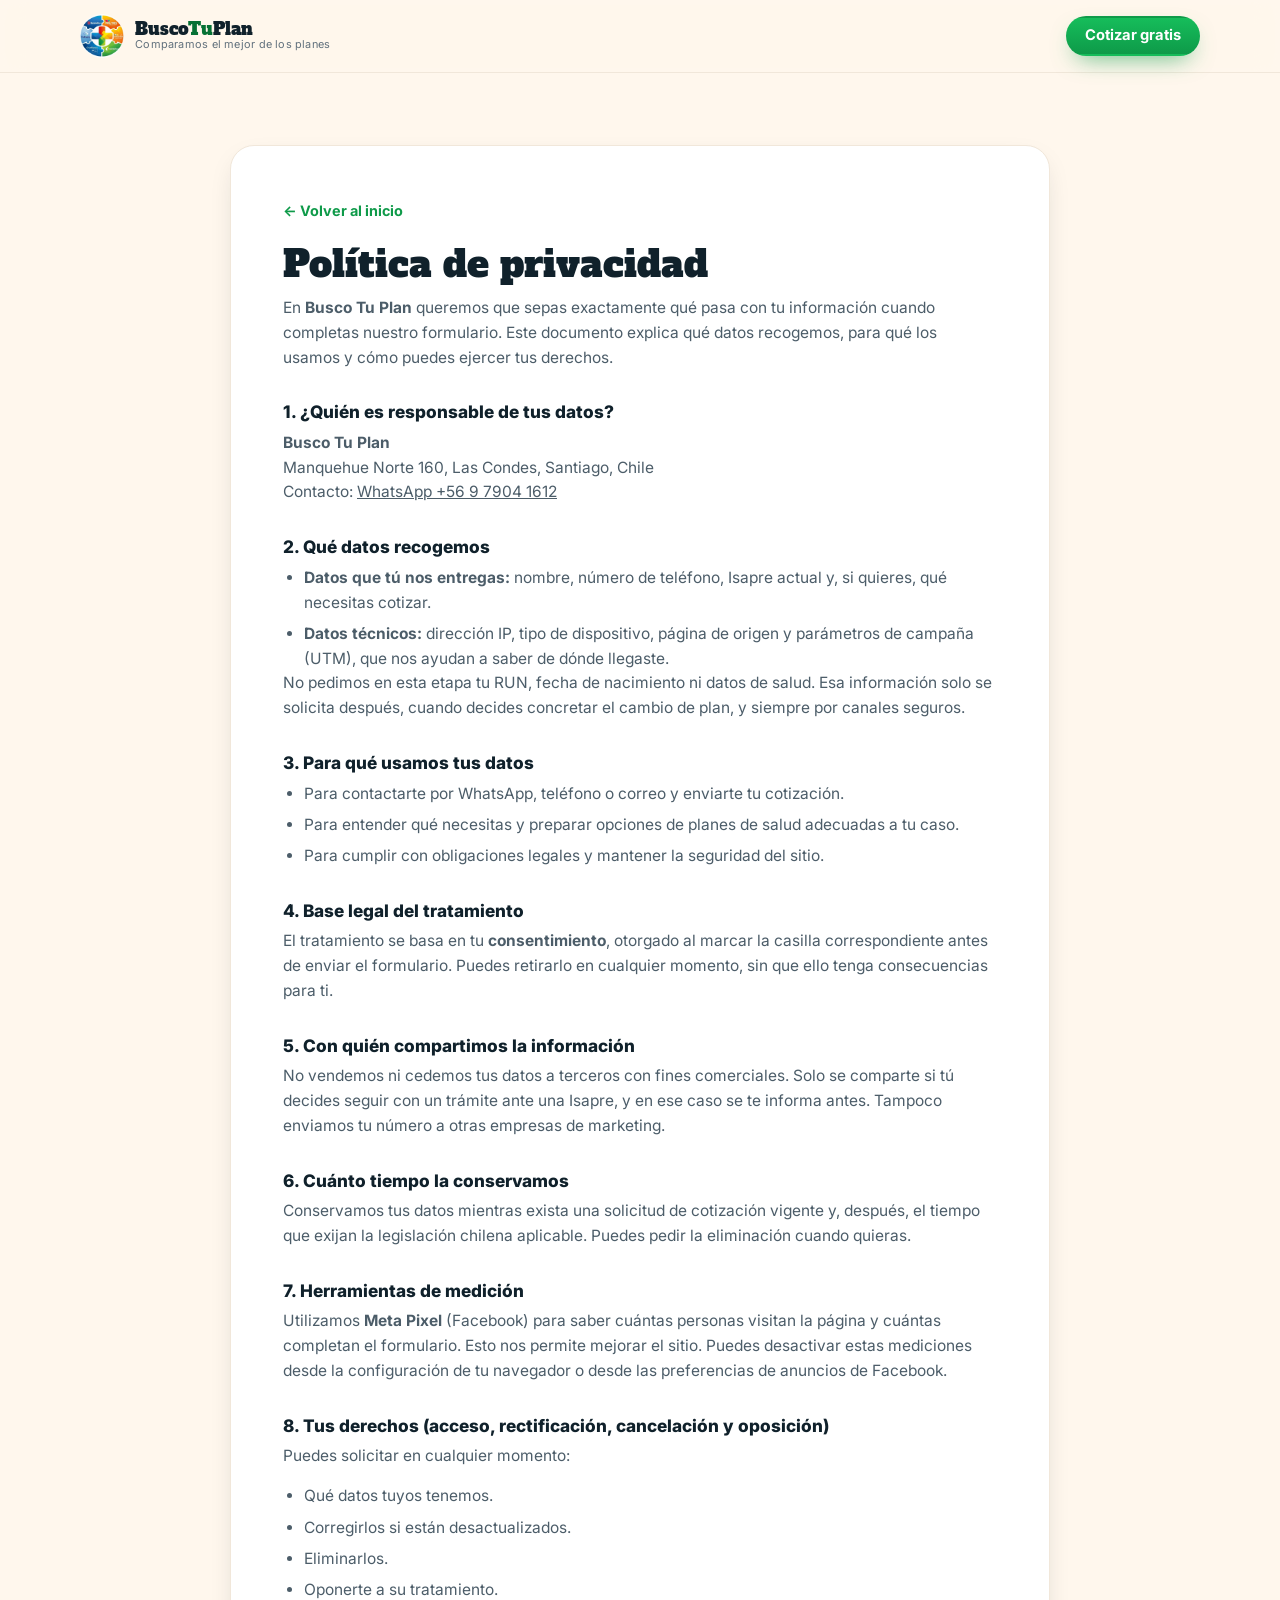
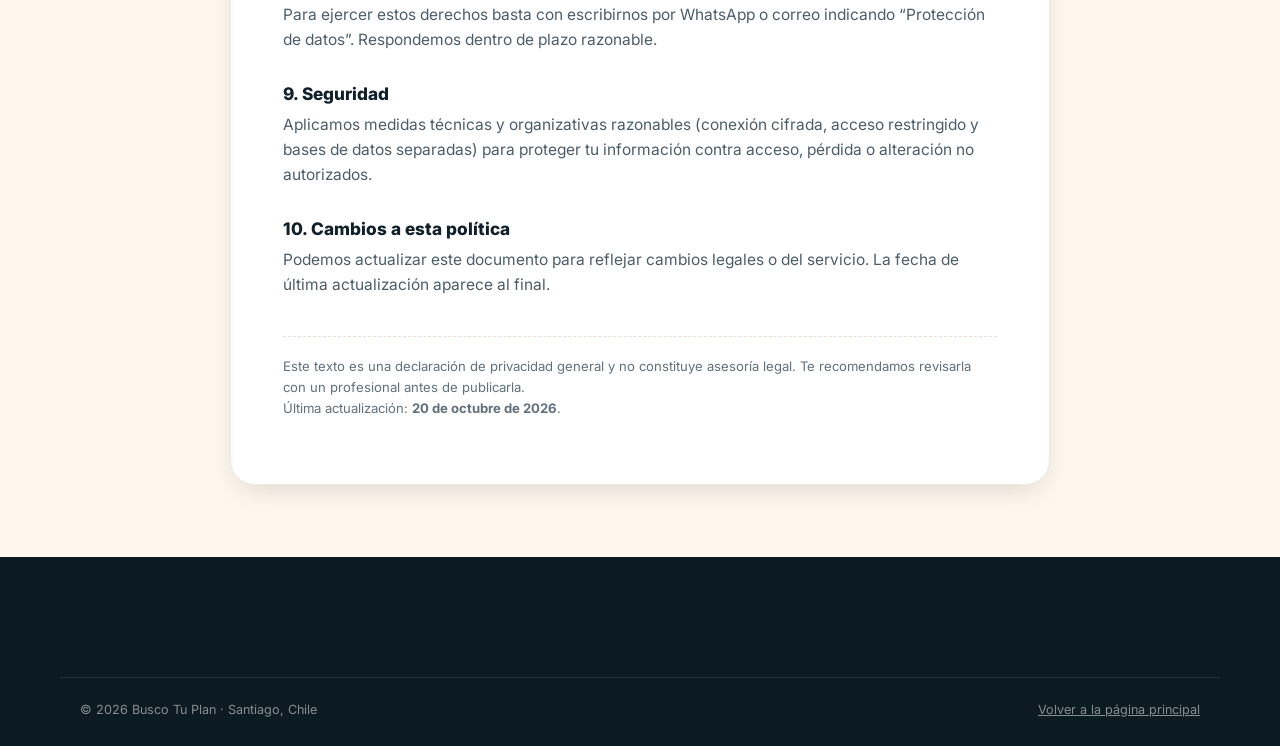
==== privacidad.html @ fe1b773b "first commit" ====
<!doctype html>
<html lang="es-CL">
<head>
<meta charset="utf-8">
<meta name="viewport" content="width=device-width, initial-scale=1">
<title>Política de privacidad | Busco Tu Plan</title>
<meta name="description" content="Cómo recogemos, usamos y protegemos tus datos personales en Busco Tu Plan.">
<meta name="robots" content="noindex, follow">
<link rel="icon" href="assets/img/favicon-64.png" type="image/png">
<link rel="preconnect" href="https://fonts.googleapis.com">
<link rel="preconnect" href="https://fonts.gstatic.com" crossorigin>
<link rel="stylesheet" href="https://fonts.googleapis.com/css2?family=Alfa+Slab+One&family=Inter:wght@400;500;600;700;800&display=swap">
<link rel="stylesheet" href="assets/css/styles.css?v=20261020g">
<script src="assets/js/ga.js?v=20261020g" defer></script>
<style>
  .legal{ padding:clamp(36px,6vw,72px) 0 72px; }
  .legal-card{
    max-width:820px; margin-inline:auto;
    background:#fff; border:1px solid var(--linea-2);
    border-radius:24px; box-shadow:var(--sombra-2);
    padding:clamp(24px,5vw,52px);
  }
  .legal-card h1{
    font-family:var(--fuente-tit); font-size:clamp(1.6rem,4.6vw,2.3rem);
    line-height:1.1; margin-bottom:.3em;
  }
  .legal-card h2{
    font-family:var(--fuente); font-weight:800; font-size:1.08rem;
    margin:2rem 0 .5em; color:var(--tinta);
  }
  .legal-card p, .legal-card li{ font-size:.97rem; color:var(--tinta-2); }
  .legal-card ul{ list-style:disc; padding-left:1.3rem; display:grid; gap:.4rem; }
  .legal-card .meta{
    font-size:.82rem; color:var(--tinta-3); margin-top:2.4rem;
    padding-top:1.2rem; border-top:1px dashed var(--linea);
  }
  .volver{ display:inline-flex; align-items:center; gap:.4em; font-weight:700; font-size:.9rem;
    color:var(--verde-700); text-decoration:none; margin-bottom:1.4rem; }
  .volver:hover{ text-decoration:underline; }
</style>
</head>
<body>

<header class="site-header">
  <div class="container header-inner">
    <a class="brand" href="index.html">
      <img src="assets/img/logo-icon.webp" alt="" width="52" height="52">
      <span class="brand-text">
        <strong>Busco<span>Tu</span>Plan</strong>
        <small>Comparamos el mejor de los planes</small>
      </span>
    </a>
    <a class="btn btn-primary btn-sm" href="index.html#cotizar">Cotizar gratis</a>
  </div>
</header>

<main class="legal">
  <div class="container">
    <div class="legal-card">
      <a class="volver" href="index.html">← Volver al inicio</a>

      <h1>Política de privacidad</h1>
      <p>En <strong>Busco Tu Plan</strong> queremos que sepas exactamente qué pasa con tu
        información cuando completas nuestro formulario. Este documento explica qué datos
        recogemos, para qué los usamos y cómo puedes ejercer tus derechos.</p>

      <h2>1. ¿Quién es responsable de tus datos?</h2>
      <p><strong>Busco Tu Plan</strong><br>
        Manquehue Norte 160, Las Condes, Santiago, Chile<br>
        Contacto: <a href="https://wa.me/56979041612" target="_blank" rel="noopener">WhatsApp +56 9 7904 1612</a></p>

      <h2>2. Qué datos recogemos</h2>
      <ul>
        <li><strong>Datos que tú nos entregas:</strong> nombre, número de teléfono, Isapre
          actual y, si quieres, qué necesitas cotizar.</li>
        <li><strong>Datos técnicos:</strong> dirección IP, tipo de dispositivo, página de
          origen y parámetros de campaña (UTM), que nos ayudan a saber de dónde llegaste.</li>
      </ul>
      <p>No pedimos en esta etapa tu RUN, fecha de nacimiento ni datos de salud. Esa
        información solo se solicita después, cuando decides concretar el cambio de plan,
        y siempre por canales seguros.</p>

      <h2>3. Para qué usamos tus datos</h2>
      <ul>
        <li>Para contactarte por WhatsApp, teléfono o correo y enviarte tu cotización.</li>
        <li>Para entender qué necesitas y preparar opciones de planes de salud adecuadas a tu caso.</li>
        <li>Para cumplir con obligaciones legales y mantener la seguridad del sitio.</li>
      </ul>

      <h2>4. Base legal del tratamiento</h2>
      <p>El tratamiento se basa en tu <strong>consentimiento</strong>, otorgado al marcar la
        casilla correspondiente antes de enviar el formulario. Puedes retirarlo en
        cualquier momento, sin que ello tenga consecuencias para ti.</p>

      <h2>5. Con quién compartimos la información</h2>
      <p>No vendemos ni cedemos tus datos a terceros con fines comerciales. Solo se
        comparte si tú decides seguir con un trámite ante una Isapre, y en ese caso se te
        informa antes. Tampoco enviamos tu número a otras empresas de marketing.</p>

      <h2>6. Cuánto tiempo la conservamos</h2>
      <p>Conservamos tus datos mientras exista una solicitud de cotización vigente y,
        después, el tiempo que exijan la legislación chilena aplicable. Puedes pedir la
        eliminación cuando quieras.</p>

      <h2>7. Herramientas de medición</h2>
      <p>Utilizamos <strong>Meta Pixel</strong> (Facebook) para saber cuántas personas
        visitan la página y cuántas completan el formulario. Esto nos permite mejorar el
        sitio. Puedes desactivar estas mediciones desde la configuración de tu navegador o
        desde las preferencias de anuncios de Facebook.</p>

      <h2>8. Tus derechos (acceso, rectificación, cancelación y oposición)</h2>
      <p>Puedes solicitar en cualquier momento:</p>
      <ul>
        <li>Qué datos tuyos tenemos.</li>
        <li>Corregirlos si están desactualizados.</li>
        <li>Eliminarlos.</li>
        <li>Oponerte a su tratamiento.</li>
      </ul>
      <p>Para ejercer estos derechos basta con escribirnos por WhatsApp o correo indicando
        “Protección de datos”. Respondemos dentro de plazo razonable.</p>

      <h2>9. Seguridad</h2>
      <p>Aplicamos medidas técnicas y organizativas razonables (conexión cifrada, acceso
        restringido y bases de datos separadas) para proteger tu información contra acceso,
        pérdida o alteración no autorizados.</p>

      <h2>10. Cambios a esta política</h2>
      <p>Podemos actualizar este documento para reflejar cambios legales o del servicio.
        La fecha de última actualización aparece al final.</p>

      <p class="meta">
        Este texto es una declaración de privacidad general y no constituye asesoría
        legal. Te recomendamos revisarla con un profesional antes de publicarla.<br>
        Última actualización: <strong>20 de octubre de 2026</strong>.
      </p>
    </div>
  </div>
</main>

<footer class="site-footer">
  <div class="container foot-bottom">
    <p>© <span id="year">2026</span> Busco Tu Plan · Santiago, Chile</p>
    <p><a href="index.html" style="color:inherit">Volver a la página principal</a></p>
  </div>
</footer>

<script src="assets/js/main.js?v=20261020g" defer></script>
</body>
</html>
---- assets/css/styles.css ----
/* =====================================================================
   BuscoTuPlan — hoja de estilos
   Mobile-first · sin frameworks · CSS variables
   ===================================================================== */

:root{
  /* Marca */
  --crema:        #FFF7ED;
  --crema-2:      #FFFCF6;
  --blanco:       #FFFFFF;
  --tinta:        #10212B;   /* titulares */
  --tinta-2:      #4C5D69;   /* texto corrido */
  --tinta-3:      #61707C;   /* texto tenue (AA sobre crema y blanco) */
  --linea:        #EADFCE;
  --linea-2:      #F1E7DA;
  --verde:        #16BD5B;
  --verde-700:    #0E9A49;
  --verde-900:    #067134;
  --verde-50:     #EAFBF1;
  --naranja:      #F59E0B;
  --naranja-50:   #FFF3E0;
  --rojo:         #E11D48;
  --negro:        #0E0E0E;
  --wa:           #25D366;

  --sombra-1: 0 1px 2px rgba(16,33,43,.06), 0 4px 14px rgba(16,33,43,.06);
  --sombra-2: 0 10px 30px -12px rgba(16,33,43,.22);
  --sombra-3: 0 30px 70px -30px rgba(16,33,43,.45);

  --radio:    16px;
  --radio-2:  24px;
  --maxw:     1160px;
  --header-h: 72px;

  --fuente-tit: "Alfa Slab One", Georgia, "Times New Roman", serif;
  --fuente:     "Inter", -apple-system, BlinkMacSystemFont, "Segoe UI", Roboto,
                "Helvetica Neue", Arial, sans-serif;
}

/* ------------------------------------------------------------- reset */
*,*::before,*::after{ box-sizing:border-box; }
html{ -webkit-text-size-adjust:100%; scroll-behavior:smooth; scroll-padding-top:calc(var(--header-h) + 14px); }
body{
  margin:0;
  font-family:var(--fuente);
  font-size:1rem;
  line-height:1.6;
  color:var(--tinta-2);
  background:var(--crema);
  -webkit-font-smoothing:antialiased;
  overflow-x:hidden;
}
img,svg{ max-width:100%; display:block; }
img{ height:auto; }
a{ color:inherit; }
h1,h2,h3,h4{ color:var(--tinta); margin:0 0 .5em; line-height:1.15; font-weight:400; }
p{ margin:0 0 1em; }
ul,ol{ margin:0; padding:0; list-style:none; }
button,input,select,textarea{ font:inherit; color:inherit; }
:focus-visible{ outline:3px solid var(--verde); outline-offset:3px; border-radius:4px; }

.container{ width:100%; max-width:var(--maxw); margin-inline:auto; padding-inline:20px; }
.container.narrow{ max-width:840px; }

/* ------------------------------------------------------------- botones */
.btn{
  --btn-bg:transparent; --btn-fg:var(--tinta); --btn-bd:transparent;
  display:inline-flex; align-items:center; justify-content:center; gap:.55em;
  background:var(--btn-bg); color:var(--btn-fg); border:2px solid var(--btn-bd);
  border-radius:999px; padding:.85em 1.5em;
  font-weight:700; font-size:1rem; line-height:1.2; text-align:center;
  text-decoration:none; cursor:pointer;
  transition:transform .16s ease, box-shadow .16s ease, background-color .16s ease,
             color .16s ease, border-color .16s ease;
}
.btn:active{ transform:translateY(1px); }
.btn-lg{ padding:1.05em 1.9em; font-size:1.05rem; }
.btn-sm{ padding:.6em 1.15em; font-size:.92rem; }
.btn-block{ display:flex; width:100%; }

.btn-primary{
  --btn-bg:linear-gradient(180deg,var(--verde) 0%,var(--verde-700) 100%);
  --btn-fg:#fff; --btn-bd:transparent;
  box-shadow:0 10px 24px -10px rgba(14,154,73,.75);
}
.btn-primary:hover{ box-shadow:0 16px 30px -12px rgba(14,154,73,.85); transform:translateY(-2px); }

.btn-wa{
  --btn-bg:var(--blanco); --btn-fg:var(--negro); --btn-bd:var(--negro);
}
.btn-wa svg{ color:var(--verde-700); }
.btn-wa:hover{ --btn-bg:var(--negro); --btn-fg:#fff; --btn-bd:var(--negro); }
.btn-wa:hover svg{ color:var(--wa); }

.btn-dark{ --btn-bg:var(--negro); --btn-fg:#fff; --btn-bd:var(--negro); }
.btn-dark:hover{ --btn-bg:#000; transform:translateY(-2px); }

.link-btn{
  background:none; border:0; padding:.4em; margin-top:.4em;
  font-size:.9rem; font-weight:600; color:var(--tinta-3);
  text-decoration:underline; cursor:pointer;
}
.link-btn:hover{ color:var(--tinta); }
.link-btn-light{ color:rgba(255,255,255,.85); }

/* ------------------------------------------------------------- eyebrow */
.eyebrow{
  display:inline-flex; align-items:center; gap:.55em;
  margin:0 0 1.1rem;
  font-size:.78rem; font-weight:700; letter-spacing:.07em; text-transform:uppercase;
  color:var(--verde-900);
  background:var(--verde-50); border:1px solid rgba(22,189,91,.28);
  padding:.45em 1em; border-radius:999px;
}
.eyebrow .dot{
  width:7px; height:7px; border-radius:50%; background:var(--verde);
  box-shadow:0 0 0 0 rgba(22,189,91,.55); animation:pulso 2.4s infinite;
}
@keyframes pulso{
  0%{box-shadow:0 0 0 0 rgba(22,189,91,.55)}
  70%{box-shadow:0 0 0 9px rgba(22,189,91,0)}
  100%{box-shadow:0 0 0 0 rgba(22,189,91,0)}
}

/* ===================================================================
   HEADER
   =================================================================== */
.site-header{
  position:sticky; top:0; z-index:60;
  background:rgba(255,247,237,.88);
  backdrop-filter:saturate(180%) blur(12px);
  -webkit-backdrop-filter:saturate(180%) blur(12px);
  border-bottom:1px solid var(--linea-2);
}
.header-inner{ height:var(--header-h); display:flex; align-items:center; gap:1rem; }

.brand{ display:flex; align-items:center; gap:.7rem; text-decoration:none; margin-right:auto; }
.brand img{ width:44px; height:44px; border-radius:50%; object-fit:cover; background:#fff; }
.brand-text{ display:flex; flex-direction:column; line-height:1.1; }
.brand-text strong{
  font-family:var(--fuente-tit); font-size:1.05rem; font-weight:400;
  color:var(--tinta); letter-spacing:-.01em;
}
.brand-text strong span{ color:var(--verde-900); }
.brand-text small{ font-size:.68rem; color:var(--tinta-3); letter-spacing:.02em; }

.nav{ display:flex; align-items:center; gap:1.6rem; }
.nav > a:not(.btn){
  position:relative; text-decoration:none; font-size:.95rem; font-weight:600; color:var(--tinta);
}
.nav > a:not(.btn)::after{
  content:""; position:absolute; left:0; bottom:-6px; width:100%; height:2px;
  background:var(--verde); transform:scaleX(0); transform-origin:right;
  transition:transform .22s ease;
}
.nav > a:not(.btn):hover::after{ transform:scaleX(1); transform-origin:left; }

.nav-toggle{
  display:none; flex-direction:column; justify-content:center; gap:5px;
  width:44px; height:44px; padding:10px;
  background:transparent; border:2px solid var(--linea); border-radius:12px; cursor:pointer;
}
.nav-toggle span{ display:block; height:2.5px; background:var(--tinta); border-radius:2px; transition:.2s; }
.nav-toggle[aria-expanded="true"] span:nth-child(1){ transform:translateY(7.5px) rotate(45deg); }
.nav-toggle[aria-expanded="true"] span:nth-child(2){ opacity:0; }
.nav-toggle[aria-expanded="true"] span:nth-child(3){ transform:translateY(-7.5px) rotate(-45deg); }

/* ===================================================================
   HERO
   =================================================================== */
.hero{
  position:relative; overflow:hidden;
  padding:clamp(34px,6vw,64px) 0 clamp(48px,7vw,84px);
}
.hero::before{
  content:""; position:absolute; inset:0; pointer-events:none;
  background:
    radial-gradient(680px 340px at 12% -8%, rgba(22,189,91,.14), transparent 65%),
    radial-gradient(620px 320px at 92% 4%, rgba(245,158,11,.16), transparent 62%);
}
.hero-grid{ position:relative; display:grid; gap:clamp(30px,4vw,56px); }

.hero-copy{ animation:sube .6s cubic-bezier(.2,.7,.3,1) both; }
.hero-form{ animation:sube .6s .12s cubic-bezier(.2,.7,.3,1) both; }
@keyframes sube{ from{opacity:0; transform:translateY(18px)} to{opacity:1; transform:none} }

.hero h1{
  font-family:var(--fuente-tit);
  font-size:clamp(2.1rem,7.2vw,3.55rem);
  line-height:1.04; letter-spacing:-.015em;
  margin-bottom:.45em;
}
.hero h1 span{
  position:relative; color:var(--tinta);
  background-image:linear-gradient(transparent 62%, rgba(245,158,11,.55) 62%, rgba(245,158,11,.55) 94%, transparent 94%);
  background-repeat:no-repeat;
}
.lead{
  font-size:clamp(1.02rem,2.4vw,1.16rem);
  color:var(--tinta-2); max-width:56ch; margin-bottom:1.4rem;
}

.check-list{ display:grid; gap:.6rem; margin-bottom:1.7rem; }
.check-list li{
  position:relative; padding-left:2rem; font-size:1rem; color:var(--tinta);
}
.check-list li::before{
  content:"✓"; position:absolute; left:0; top:.06em;
  width:1.35em; height:1.35em; border-radius:50%;
  display:grid; place-items:center;
  background:var(--verde); color:#fff; font-size:.8rem; font-weight:800;
}
.check-list strong{ font-weight:800; }

.hero-cta{ display:flex; flex-wrap:wrap; gap:.8rem; margin-bottom:1.1rem; }

/* ---------------------------------------------------------- Variante B del CTA
   Se activa con ?cta=wa (campañas de anuncios). El botón de WhatsApp pasa a
   ser la acción principal y el formulario queda como alternativa secundaria. */
.cta-wa .cta-b, .cta-wa-nota{ display:none; }
html[data-cta='wa'] .hero-cta{ flex-direction:column; align-items:stretch; gap:.65rem; }
html[data-cta='wa'] .hero-cta .cta-wa{
  order:-1;
  --btn-bg:linear-gradient(180deg,#25D366 0%,#128C7E 100%);
  --btn-fg:#fff; --btn-bd:transparent;
  box-shadow:0 12px 26px -10px rgba(18,140,126,.8);
}
html[data-cta='wa'] .hero-cta .cta-wa:hover{ transform:translateY(-2px); }
html[data-cta='wa'] .hero-cta .cta-wa svg{ color:#fff; }
html[data-cta='wa'] .hero-cta .cta-wa .cta-a{ display:none; }
html[data-cta='wa'] .hero-cta .cta-wa .cta-b{ display:inline; }
html[data-cta='wa'] .hero-cta .cta-form{
  --btn-bg:transparent; --btn-fg:var(--verde-900); --btn-bd:var(--verde-900);
  box-shadow:none;
}
html[data-cta='wa'] .hero-cta .cta-form:hover{
  --btn-bg:var(--verde-900); --btn-fg:#fff; transform:translateY(-2px);
}
html[data-cta='wa'] .cta-wa-nota{ display:block; text-align:center; }

.trust-line{
  display:flex; align-items:center; gap:.5em;
  font-size:.86rem; color:var(--tinta-3); margin-bottom:1.4rem;
}
.trust-line svg{ flex:none; color:var(--verde-700); }

.hero-stats{
  display:flex; flex-wrap:wrap; gap:1.4rem;
  padding-top:1.2rem; border-top:1px dashed var(--linea);
  font-size:.85rem; color:var(--tinta-3); margin:0;
}
.hero-stats strong{
  display:block; font-family:var(--fuente-tit); font-weight:400;
  font-size:1.35rem; color:var(--tinta); line-height:1.1;
}

/* ---------------------------------------------------------- form card */
.form-card{
  background:var(--blanco);
  border:1px solid rgba(16,33,43,.07);
  border-radius:var(--radio-2);
  box-shadow:var(--sombra-3);
  padding:clamp(22px,4vw,34px);
}
.form-card-head{ margin-bottom:1.3rem; }
.form-card-head h2{
  font-family:var(--fuente-tit); font-size:clamp(1.3rem,3.4vw,1.6rem);
  margin-bottom:.25em;
}
.form-card-head p{ font-size:.95rem; color:var(--tinta-3); margin:0; }

.field{ margin-bottom:.95rem; }
.field label{
  display:block; margin-bottom:.4rem;
  font-size:.87rem; font-weight:700; color:var(--tinta);
}
.field label .opt{ font-weight:500; color:var(--tinta-3); font-size:.8rem; }
.field input,
.field select,
.field textarea{
  width:100%; padding:.9em 1em;
  background:#FFFDF9; border:1.5px solid var(--linea); border-radius:12px;
  font-size:1rem; color:var(--tinta);
  transition:border-color .16s, box-shadow .16s, background-color .16s;
}
.field input::placeholder{ color:#A9B3BB; }
.field input:focus,
.field select:focus{
  outline:none; background:#fff;
  border-color:var(--verde);
  box-shadow:0 0 0 4px rgba(22,189,91,.16);
}
.field input.is-error,
.field select.is-error{ border-color:var(--rojo); box-shadow:0 0 0 4px rgba(225,29,72,.12); }

.phone-wrap{ display:flex; align-items:stretch; }
.phone-prefix{
  display:flex; align-items:center; padding:0 .85em;
  background:#F6F1E9; border:1.5px solid var(--linea); border-right:0;
  border-radius:12px 0 0 12px; font-size:.95rem; font-weight:600; color:var(--tinta);
  white-space:nowrap;
}
.phone-wrap input{ border-radius:0 12px 12px 0; }
.phone-wrap input:focus{ border-color:var(--verde); }

.select-wrap{ position:relative; }
.select-wrap::after{
  content:""; position:absolute; right:1.1em; top:50%; width:9px; height:9px;
  margin-top:-6px; border-right:2.5px solid var(--tinta-3); border-bottom:2.5px solid var(--tinta-3);
  transform:rotate(45deg); pointer-events:none;
}
.select-wrap select{ appearance:none; -webkit-appearance:none; padding-right:2.6em; cursor:pointer; }

.field-error{
  margin:.35em 0 0; font-size:.82rem; font-weight:600; color:var(--rojo);
}
.field-error:empty{ display:none; }

.form-alert{
  display:flex; flex-wrap:wrap; gap:.35em; align-items:baseline;
  margin:.1rem 0 .9rem; padding:.75em 1em;
  background:#FFF1F3; border:1px solid #FFC9D3; border-left:4px solid var(--rojo);
  border-radius:10px; font-size:.87rem; font-weight:600; color:#9F1239;
}
.form-alert a{ color:var(--verde-900); font-weight:700; }
.lead-form-mini .form-alert{
  background:rgba(0,0,0,.18); border-color:rgba(255,255,255,.3);
  border-left-color:#fff; color:#fff;
}
.lead-form-mini .form-alert a{ color:#fff; text-decoration:underline; }

.check{
  display:flex; gap:.65em; align-items:flex-start;
  margin:.2rem 0 .9rem; font-size:.83rem; line-height:1.5; color:var(--tinta-2);
  cursor:pointer;
}
.check input{
  flex:none; width:18px; height:18px; margin:.15em 0 0; accent-color:var(--verde); cursor:pointer;
}
.check a{ color:var(--verde-700); font-weight:600; }
.check.is-error span{ color:var(--rojo); }
.check-light{ color:rgba(255,255,255,.9); }
.check-light a{ color:#fff; }

.btn.is-busy{ pointer-events:none; opacity:.85; }
.btn .btn-loading{ display:none; }
.btn.is-busy .btn-loading{ display:inline; }
.btn.is-busy .btn-label{ display:none; }

.form-micro{
  display:flex; flex-wrap:wrap; gap:.5rem 1rem; justify-content:center;
  margin:.9rem 0 .3rem; font-size:.8rem; font-weight:600; color:var(--tinta-3);
}
.form-note{ font-size:.74rem; color:var(--tinta-3); margin:.4rem 0 0; text-align:center; line-height:1.5; }

.hp{ position:absolute !important; left:-9999px !important; top:-9999px !important; opacity:0; }

/* ---------------------------------------------------------- éxito */
.form-success{ text-align:center; padding:.6rem 0 .2rem; }
.success-icon{
  width:64px; height:64px; margin:0 auto 1rem; border-radius:50%;
  display:grid; place-items:center;
  background:var(--verde); color:#fff;
  animation:pop .4s cubic-bezier(.2,1.4,.4,1) both;
}
@keyframes pop{ from{transform:scale(.5); opacity:0} to{transform:scale(1); opacity:1} }
.form-success h3{
  font-family:var(--fuente-tit); font-size:1.3rem; margin-bottom:.5em;
}
.success-msg{ font-size:.95rem; color:var(--tinta-2); }
.form-success .btn{ margin:.6rem 0 .2rem; }
.form-success-light .success-icon{ background:#fff; color:var(--verde-700); }
.form-success-light h3{ color:#fff; }

/* ===================================================================
   STRIP DE ISAPRES
   =================================================================== */
.strip{
  background:var(--blanco);
  border-block:1px solid var(--linea-2);
  padding:clamp(26px,4vw,38px) 0;
  text-align:center;
}
.strip-title{
  font-size:.78rem; font-weight:800; letter-spacing:.1em; text-transform:uppercase;
  color:var(--tinta-3); margin-bottom:1.1rem;
}
.chip-row{
  display:flex; flex-wrap:wrap; justify-content:center; gap:.6rem;
}
.chip-row li{
  padding:.5em 1.15em; border:2px solid var(--negro); border-radius:999px;
  background:var(--crema-2); color:var(--negro);
  font-size:.9rem; font-weight:700;
  transition:background-color .18s, color .18s, transform .18s;
}
.chip-row li:hover{ background:var(--negro); color:#fff; transform:translateY(-2px); }
.strip-note{ margin:1.1rem 0 0; font-size:.76rem; color:var(--tinta-3); }

/* ===================================================================
   SECCIONES
   =================================================================== */
.section{ padding:clamp(56px,8vw,104px) 0; }
.section-alt{ background:var(--crema-2); border-block:1px solid var(--linea-2); }

.section-head{ max-width:720px; margin:0 auto clamp(30px,5vw,52px); text-align:center; }
.section-head h2{
  font-family:var(--fuente-tit);
  font-size:clamp(1.65rem,4.4vw,2.5rem);
  line-height:1.1; letter-spacing:-.01em;
}
.section-sub{ font-size:1.03rem; color:var(--tinta-2); margin:0; }

.card-grid{ display:grid; gap:18px; }
@media (min-width:640px){ .card-grid.three{ grid-template-columns:repeat(2,1fr); } }
@media (min-width:900px){
  .card-grid.three{ grid-template-columns:repeat(3,1fr); }
  .card-grid.four{ grid-template-columns:repeat(4,1fr); }
}
@media (min-width:640px) and (max-width:899px){ .card-grid.four{ grid-template-columns:repeat(2,1fr); } }

.card{
  background:var(--blanco);
  border:1px solid var(--linea-2);
  border-radius:20px;
  padding:26px 24px;
  box-shadow:var(--sombra-1);
  transition:transform .2s ease, box-shadow .2s ease, border-color .2s ease;
}
.card:hover{ transform:translateY(-5px); box-shadow:var(--sombra-2); border-color:rgba(22,189,91,.35); }
.card h3{ font-size:1.06rem; font-weight:700; font-family:var(--fuente); margin-bottom:.45em; }
.card p{ font-size:.94rem; margin:0; color:var(--tinta-2); }
.card-ico{
  width:52px; height:52px; margin-bottom:1rem;
  display:grid; place-items:center; font-size:1.5rem;
  background:var(--naranja-50); border-radius:14px;
}
.card-line{ border-left:4px solid var(--verde); }
.card-line .card-ico{ background:var(--verde-50); }

/* ---------------------------------------------------------- pasos */
.steps{
  display:grid; gap:20px;
  counter-reset:paso;
  position:relative;
}
@media (min-width:820px){ .steps{ grid-template-columns:repeat(3,1fr); gap:28px; } }

.step{
  position:relative; text-align:center;
  background:var(--blanco); border:1px solid var(--linea-2);
  border-radius:20px; padding:32px 26px;
  box-shadow:var(--sombra-1);
}
.step-num{
  display:grid; place-items:center;
  width:56px; height:56px; margin:0 auto 1.1rem;
  font-family:var(--fuente-tit); font-size:1.5rem; color:#fff;
  background:linear-gradient(180deg,var(--verde),var(--verde-700));
  border-radius:50%;
  box-shadow:0 8px 20px -8px rgba(14,154,73,.7);
}
.step h3{ font-family:var(--fuente); font-size:1.1rem; font-weight:700; }
.step p{ font-size:.94rem; margin:0; }

.mid-cta{ text-align:center; margin-top:clamp(28px,4vw,44px); }

/* ===================================================================
   TESTIMONIOS
   =================================================================== */
.testi{
  margin:0; background:var(--blanco);
  border:1px dashed var(--linea); border-radius:20px;
  padding:28px 26px; box-shadow:var(--sombra-1);
  display:flex; flex-direction:column;
}
.testi blockquote{
  margin:0 0 1.2rem; font-size:1rem; line-height:1.65; color:var(--tinta);
  position:relative;
}
.testi blockquote::before{
  content:"“"; display:block;
  font-family:var(--fuente-tit); font-size:2.6rem; line-height:.6;
  color:var(--verde); margin-bottom:.5rem;
}
.testi figcaption{ font-size:.88rem; color:var(--tinta-3); margin-top:auto; }
.testi figcaption strong{ display:block; color:var(--tinta); font-size:.95rem; }
.testi-flag{
  margin:.9rem 0 0; padding:.4em .8em;
  background:var(--naranja-50); border:1px dashed var(--naranja);
  border-radius:8px; font-size:.72rem; font-weight:700; color:#9A5B00;
}

/* ===================================================================
   FAQ
   =================================================================== */
.faq{ border-top:1px solid var(--linea); }
.faq-item{ border-bottom:1px solid var(--linea); }
.faq-item summary{
  list-style:none; cursor:pointer;
  display:flex; align-items:center; justify-content:space-between; gap:1rem;
  padding:1.15rem .25rem;
  font-size:1.02rem; font-weight:700; color:var(--tinta);
}
.faq-item summary::-webkit-details-marker{ display:none; }
.faq-item summary::after{
  content:""; flex:none; width:11px; height:11px;
  border-right:2.5px solid var(--verde-700); border-bottom:2.5px solid var(--verde-700);
  transform:rotate(-45deg); transition:transform .22s ease;
}
.faq-item[open] summary::after{ transform:rotate(45deg); }
.faq-item[open] summary{ color:var(--verde-900); }
.faq-body{ padding:0 .25rem 1.25rem; }
.faq-body p{ margin:0; font-size:.97rem; color:var(--tinta-2); max-width:70ch; }

/* ===================================================================
   CTA FINAL
   =================================================================== */
.cta-band{
  background:linear-gradient(150deg,var(--verde-900) 0%,var(--verde-700) 45%,var(--verde) 100%);
  color:#fff; padding:clamp(52px,8vw,96px) 0;
  position:relative; overflow:hidden;
}
.cta-band::after{
  content:""; position:absolute; inset:0;
  background:radial-gradient(500px 260px at 85% 110%, rgba(255,255,255,.18), transparent 65%);
  pointer-events:none;
}
.cta-inner{ position:relative; display:grid; gap:clamp(28px,4vw,52px); align-items:center; }
@media (min-width:940px){ .cta-inner{ grid-template-columns:1fr 1.05fr; } }

.cta-copy h2{
  font-family:var(--fuente-tit); color:#fff;
  font-size:clamp(1.75rem,4.6vw,2.7rem); line-height:1.08;
}
.cta-copy p{ font-size:1.05rem; color:rgba(255,255,255,.9); margin:0; max-width:46ch; }

.lead-form-mini{ background:rgba(255,255,255,.1); border:1px solid rgba(255,255,255,.28);
  border-radius:var(--radio-2); padding:clamp(20px,3vw,30px); }
.lead-form-mini .field label{ color:#fff; }
.lead-form-mini .field input,
.lead-form-mini .field select{ background:rgba(255,255,255,.97); border-color:transparent; }
.lead-form-mini .phone-prefix{ background:#F1F5F2; border-color:transparent; border-right:0; }
.lead-form-mini .field-error{ color:#FFE1E8; }
.mini-row{ display:grid; gap:.7rem; }
@media (min-width:700px){ .mini-row{ grid-template-columns:repeat(3,1fr); } }
.mini-row .field{ margin-bottom:.35rem; }

/* ===================================================================
   FOOTER
   =================================================================== */
.site-footer{
  background:#0C1A22; color:rgba(255,255,255,.72);
  padding:clamp(44px,6vw,72px) 0 26px;
  font-size:.92rem;
}
.foot-grid{ display:grid; gap:32px; }
@media (min-width:760px){ .foot-grid{ grid-template-columns:1.4fr 1fr 1fr 1fr; } }

.foot-brand img{ width:64px; height:64px; border-radius:50%; background:#fff; margin-bottom:.9rem; }
.foot-brand p{ margin:0; line-height:1.65; }
.foot-brand strong{ color:#fff; font-weight:700; }

.foot-col h3{
  color:#fff; font-family:var(--fuente); font-size:.8rem; font-weight:800;
  letter-spacing:.1em; text-transform:uppercase; margin-bottom:1rem;
}
.foot-col li{ margin-bottom:.6rem; line-height:1.5; }
.foot-col a{ text-decoration:none; color:rgba(255,255,255,.72); transition:color .16s; }
.foot-col a:hover{ color:var(--verde); }

.socials{ display:flex; gap:.6rem; }
.socials a{
  width:40px; height:40px; border-radius:50%;
  display:grid; place-items:center;
  background:rgba(255,255,255,.08); color:#fff;
  transition:background-color .18s, transform .18s;
}
.socials a:hover{ background:var(--verde); transform:translateY(-3px); }
.foot-note{ font-size:.72rem; color:rgba(255,255,255,.58); margin:.9rem 0 0; }

.foot-bottom{
  margin-top:clamp(30px,4vw,48px); padding-top:22px;
  border-top:1px solid rgba(255,255,255,.1);
  display:flex; flex-wrap:wrap; gap:.4rem 1.6rem; justify-content:space-between;
  font-size:.79rem; color:rgba(255,255,255,.5);
}
.foot-bottom p{ margin:0; }

/* ===================================================================
   FAB WHATSAPP
   =================================================================== */
.wa-fab{
  position:fixed; right:16px; bottom:16px; z-index:70;
  display:flex; align-items:center; gap:.5em;
  padding:.75em; border-radius:999px;
  background:var(--wa); color:#06331B; text-decoration:none;
  font-weight:700; font-size:.95rem;
  box-shadow:0 12px 30px -10px rgba(0,0,0,.5);
  transition:transform .18s ease, box-shadow .18s ease;
}
.wa-fab span{ display:none; }
.wa-fab:hover{ transform:translateY(-3px) scale(1.03); }
@media (min-width:600px){
  .wa-fab{ padding:.8em 1.35em; }
  .wa-fab span{ display:inline; }
}
@media (min-width:600px) and (min-height:700px){
  .wa-fab{ right:22px; bottom:22px; }
}

/* ===================================================================
   RESPONSIVE — menú móvil
   =================================================================== */
@media (max-width:940px){
  .nav-toggle{ display:flex; }
  .nav{
    position:absolute; top:var(--header-h); left:0; right:0;
    flex-direction:column; align-items:stretch; gap:0;
    background:var(--crema-2);
    border-bottom:1px solid var(--linea);
    box-shadow:var(--sombra-2);
    padding:10px 20px 20px;
    transform:translateY(-8px); opacity:0; visibility:hidden;
    transition:opacity .2s ease, transform .2s ease, visibility .2s;
  }
  .nav.is-open{ transform:none; opacity:1; visibility:visible; }
  .nav > a:not(.btn){
    padding:14px 0; border-bottom:1px solid var(--linea-2); font-size:1.02rem;
  }
  .nav > a:not(.btn)::after{ display:none; }
  .nav .btn{ margin-top:16px; }
}

/* Hero: formulario debajo en pantallas medianas */
@media (min-width:980px){
  .hero-grid{ grid-template-columns:1.05fr .95fr; align-items:start; }
  .hero-form{ position:sticky; top:calc(var(--header-h) + 20px); }
}

/* ===================================================================
   AJUSTES FINOS
   =================================================================== */
@media (max-width:420px){
  .brand-text small{ display:none; }
  .hero-cta .btn{ width:100%; }
  .container{ padding-inline:16px; }
}

@media (prefers-reduced-motion:reduce){
  *,*::before,*::after{
    animation-duration:.001ms !important; animation-iteration-count:1 !important;
    transition-duration:.001ms !important; scroll-behavior:auto !important;
  }
}

/* =====================================================================
   Guías de contenido (/guias/) — SEO y respuestas a dudas frecuentes
   ===================================================================== */
.guia{ max-width:760px; margin:0 auto; padding:clamp(26px,5vw,50px) 20px clamp(26px,5vw,44px); }

.guia .migas{ font-size:.86rem; color:var(--tinta-3); margin:0 0 1rem; }
.guia .migas a{ color:var(--tinta-2); text-decoration:none; }
.guia .migas a:hover{ color:var(--verde-900); text-decoration:underline; }

.guia h1{
  font-family:var(--fuente-tit); font-size:clamp(1.7rem,4.6vw,2.5rem);
  line-height:1.14; margin-bottom:.45em;
}
.guia h1 span{ color:var(--verde-900); }
.guia .entrada{ font-size:1.08rem; color:var(--tinta-2); margin-bottom:1.4rem; }

.guia h2{ font-family:var(--fuente); font-weight:800; font-size:1.32rem; margin:2em 0 .5em; }
.guia h3{ font-weight:800; font-size:1.06rem; margin:1.5em 0 .35em; color:var(--tinta); }
.guia p, .guia li{ line-height:1.78; }
.guia ul, .guia ol{ padding-left:1.25rem; margin:.6rem 0 1rem; }
.guia li{ margin-bottom:.5rem; }
.guia strong{ color:var(--tinta); }
.guia a{ color:var(--verde-900); }

.guia-indice{
  background:var(--blanco); border:1px solid var(--linea); border-radius:var(--radio);
  padding:1rem 1.25rem; margin:1.5rem 0; box-shadow:var(--sombra-1);
}
.guia-indice p{ margin:0 0 .45rem; font-weight:700; color:var(--tinta); font-size:.95rem; }
.guia-indice ol{ margin:0; padding-left:1.15rem; font-size:.95rem; }
.guia-indice a{ color:var(--tinta-2); text-decoration:none; }
.guia-indice a:hover{ color:var(--verde-900); text-decoration:underline; }

.guia-dato{
  display:flex; gap:.85rem; align-items:flex-start;
  background:var(--verde-50); border:1px solid #CFEFDD; border-radius:var(--radio);
  padding:.95rem 1.15rem; margin:1.35rem 0;
}
.guia-dato .ico{ line-height:1.2; }
.guia-dato p{ margin:0; font-size:.97rem; color:var(--tinta-2); }

.guia-cita{
  border-left:4px solid var(--naranja); background:var(--naranja-50);
  border-radius:0 var(--radio) var(--radio) 0; padding:.85rem 1.1rem; margin:1.35rem 0;
}
.guia-cita p{ margin:0; font-size:.98rem; color:var(--tinta-2); }

.tabla-wrap{
  overflow-x:auto; margin:1.35rem 0; border:1px solid var(--linea);
  border-radius:var(--radio); background:var(--blanco);
}
.guia-tabla{ width:100%; border-collapse:collapse; font-size:.94rem; min-width:440px; }
.guia-tabla th, .guia-tabla td{ padding:.7rem .85rem; text-align:left; border-bottom:1px solid var(--linea-2); }
.guia-tabla th{ background:var(--crema-2); color:var(--tinta); font-weight:700; }
.guia-tabla tr:last-child td{ border-bottom:0; }

.guia .faq-item{ background:var(--blanco); }

.cta-guia{ background:var(--blanco); border-top:1px solid var(--linea); border-bottom:1px solid var(--linea); }
.cta-guia-in{
  max-width:900px; margin:0 auto; padding:clamp(30px,5vw,52px) 20px;
  display:grid; gap:1.8rem; align-items:center;
}
@media (min-width:880px){ .cta-guia-in{ grid-template-columns:1.05fr .95fr; } }
.cta-guia h2{ font-family:var(--fuente-tit); font-size:clamp(1.4rem,3.4vw,1.9rem); margin-bottom:.4em; }
.cta-guia p{ margin:0 0 .9rem; }
.cta-guia .cta-wa-nota{ display:none; }

.guias-relacionadas{ max-width:760px; margin:0 auto; padding:clamp(30px,6vw,54px) 20px; }
.guias-relacionadas h2{ font-family:var(--fuente); font-weight:800; font-size:1.2rem; margin-bottom:1rem; }
.tarjetas-guias{ display:grid; gap:.9rem; }
@media (min-width:700px){ .tarjetas-guias{ grid-template-columns:1fr 1fr; } }
@media (min-width:980px){ .tarjetas-guias.g3{ grid-template-columns:repeat(3,1fr); } }
.tarjeta-guia{
  display:block; background:var(--blanco); border:1px solid var(--linea); border-radius:var(--radio);
  padding:1.05rem 1.2rem; text-decoration:none; box-shadow:var(--sombra-1);
  transition:transform .16s ease, box-shadow .16s ease, border-color .16s ease;
}
.tarjeta-guia:hover{ transform:translateY(-2px); box-shadow:var(--sombra-2); border-color:#CFEFDD; }
.tarjeta-guia strong{ display:block; color:var(--tinta); margin-bottom:.2rem; }
.tarjeta-guia span{ font-size:.92rem; color:var(--tinta-2); }
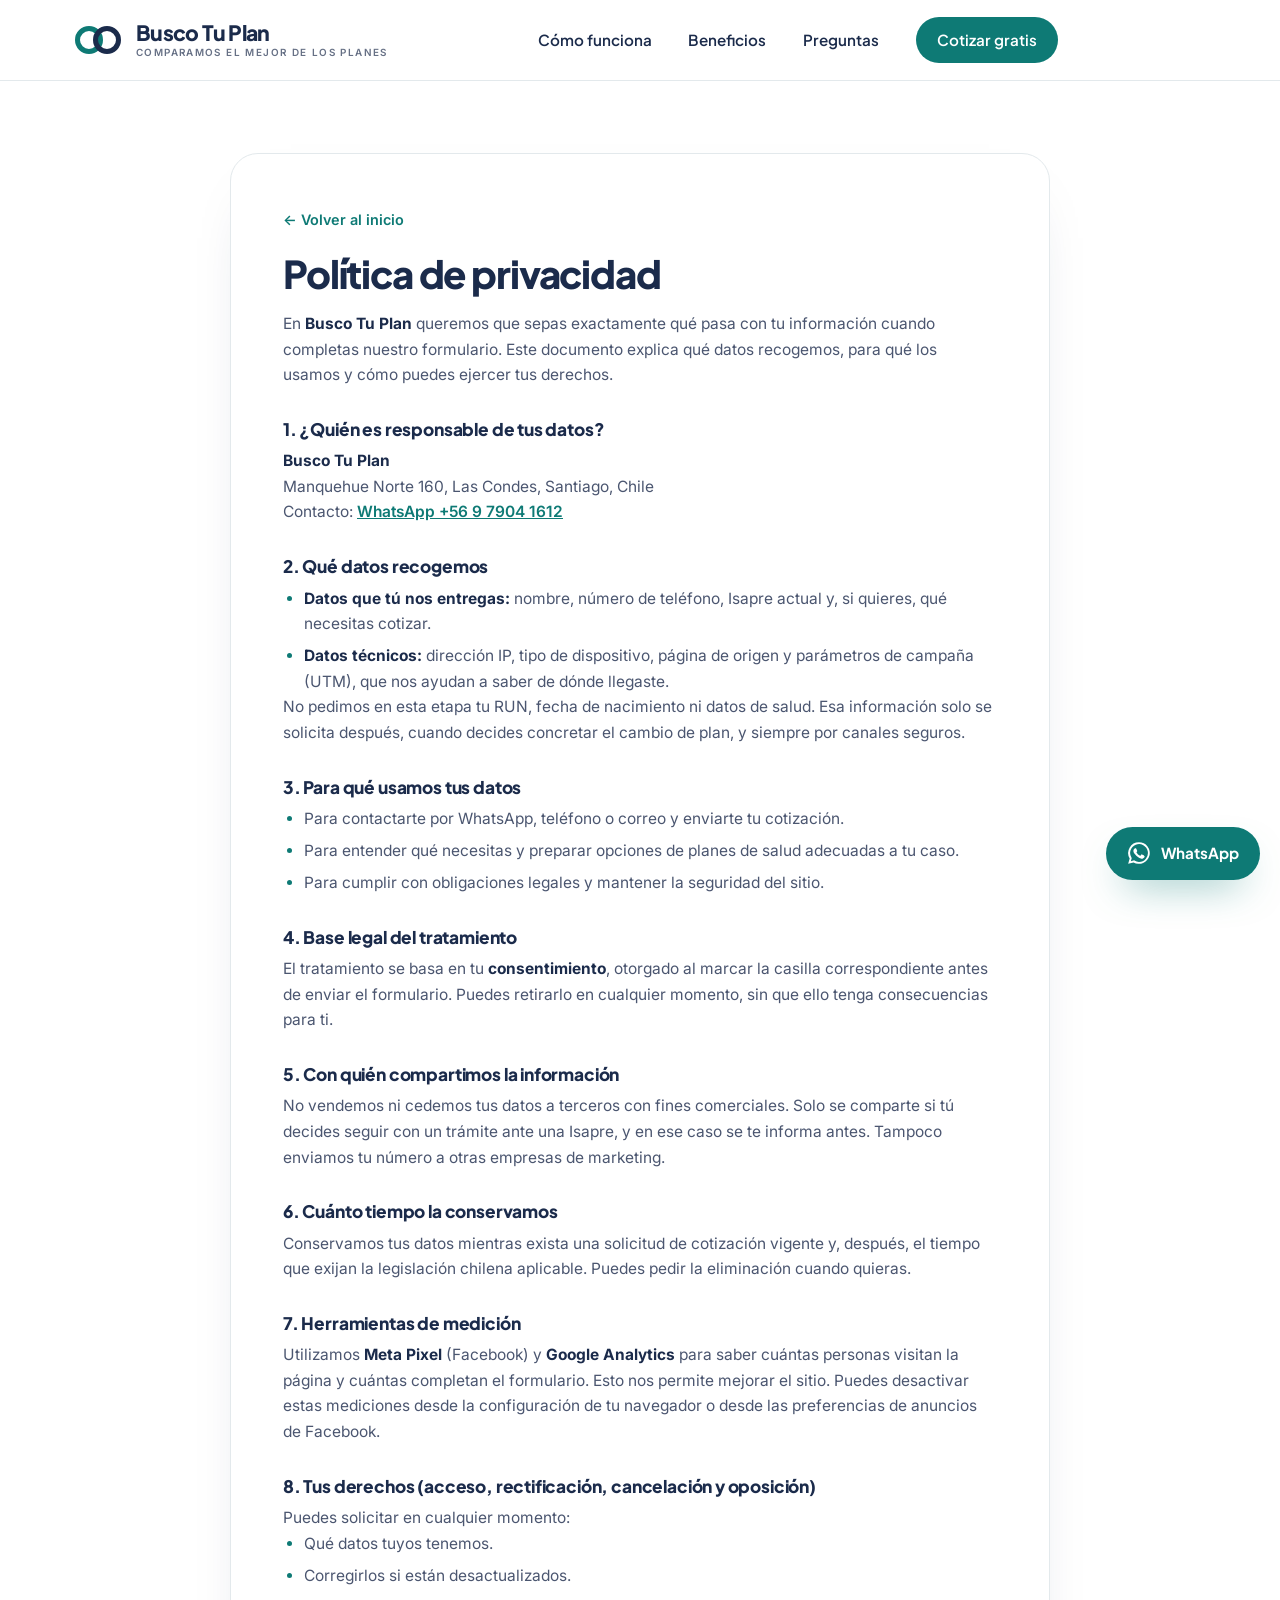
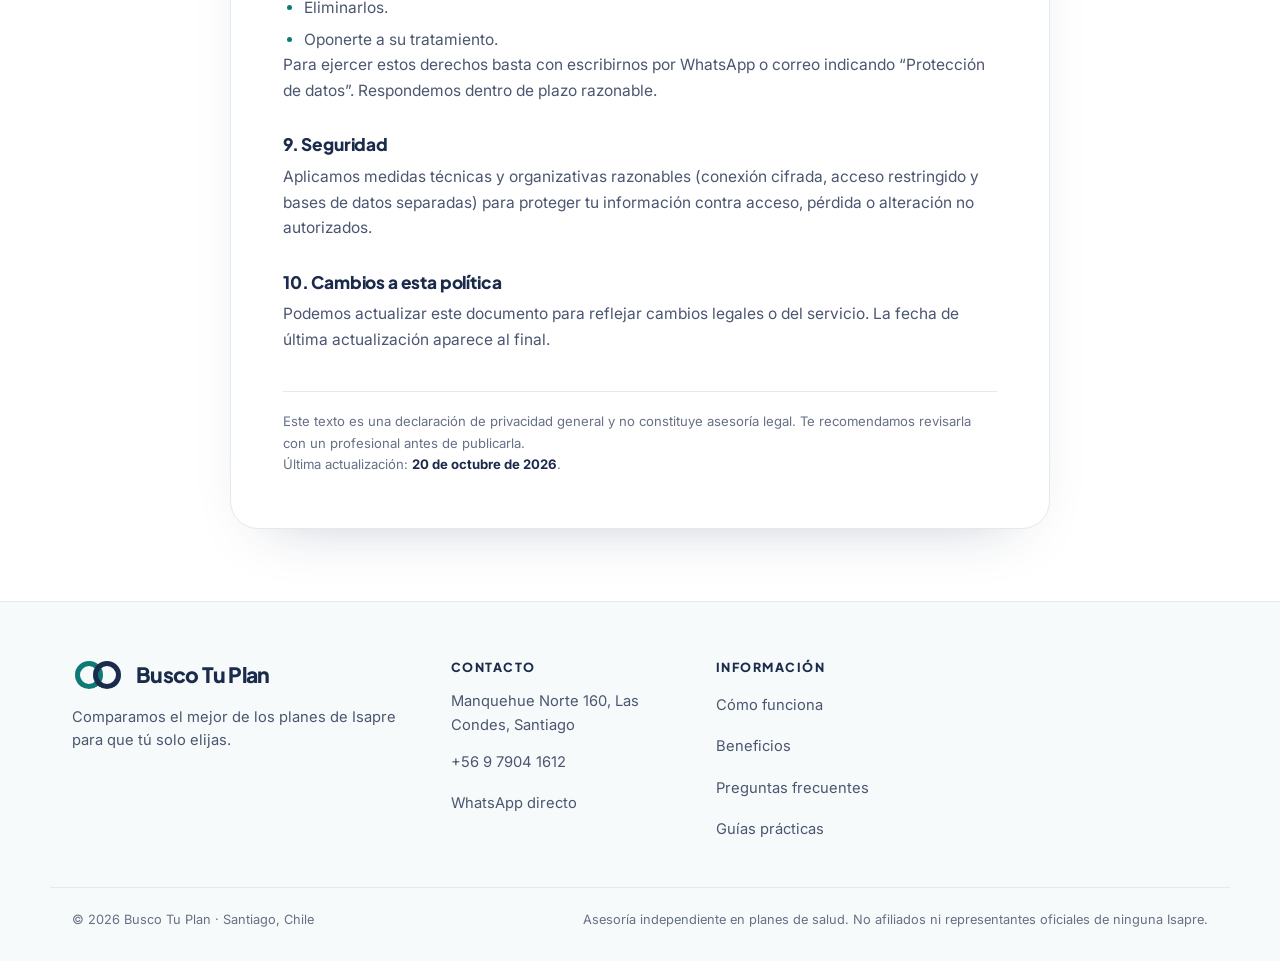
==== commit 9a423e7e: "Migracion al diseno teal corporativo: home, 6 guias y privacidad con nueva identidad (Plus Jakarta S" ====
--- a/privacidad.html
+++ b/privacidad.html
@@ -2,55 +2,48 @@
 <html lang="es-CL">
 <head>
 <meta charset="utf-8">
-<meta name="viewport" content="width=device-width, initial-scale=1">
+<meta name="viewport" content="width=device-width, initial-scale=1, viewport-fit=cover">
 <title>Política de privacidad | Busco Tu Plan</title>
 <meta name="description" content="Cómo recogemos, usamos y protegemos tus datos personales en Busco Tu Plan.">
 <meta name="robots" content="noindex, follow">
+<meta name="theme-color" content="#0E7A75">
 <link rel="icon" href="assets/img/favicon-64.png" type="image/png">
+<link rel="apple-touch-icon" href="assets/img/touch-icon-180.png">
+
+<!-- Tipografía: Plus Jakarta Sans (títulos) + Inter (texto) -->
 <link rel="preconnect" href="https://fonts.googleapis.com">
 <link rel="preconnect" href="https://fonts.gstatic.com" crossorigin>
-<link rel="stylesheet" href="https://fonts.googleapis.com/css2?family=Alfa+Slab+One&family=Inter:wght@400;500;600;700;800&display=swap">
-<link rel="stylesheet" href="assets/css/styles.css?v=20261020g">
+<link rel="preload" as="style" href="https://fonts.googleapis.com/css2?family=Plus+Jakarta+Sans:wght@600;700;800&family=Inter:wght@400;500;600;700&display=swap">
+<link rel="stylesheet" href="https://fonts.googleapis.com/css2?family=Plus+Jakarta+Sans:wght@600;700;800&family=Inter:wght@400;500;600;700&display=swap">
+
+<link rel="stylesheet" href="assets/css/styles.css?v=20261028c">
 <script src="assets/js/ga.js?v=20261020g" defer></script>
-<style>
-  .legal{ padding:clamp(36px,6vw,72px) 0 72px; }
-  .legal-card{
-    max-width:820px; margin-inline:auto;
-    background:#fff; border:1px solid var(--linea-2);
-    border-radius:24px; box-shadow:var(--sombra-2);
-    padding:clamp(24px,5vw,52px);
-  }
-  .legal-card h1{
-    font-family:var(--fuente-tit); font-size:clamp(1.6rem,4.6vw,2.3rem);
-    line-height:1.1; margin-bottom:.3em;
-  }
-  .legal-card h2{
-    font-family:var(--fuente); font-weight:800; font-size:1.08rem;
-    margin:2rem 0 .5em; color:var(--tinta);
-  }
-  .legal-card p, .legal-card li{ font-size:.97rem; color:var(--tinta-2); }
-  .legal-card ul{ list-style:disc; padding-left:1.3rem; display:grid; gap:.4rem; }
-  .legal-card .meta{
-    font-size:.82rem; color:var(--tinta-3); margin-top:2.4rem;
-    padding-top:1.2rem; border-top:1px dashed var(--linea);
-  }
-  .volver{ display:inline-flex; align-items:center; gap:.4em; font-weight:700; font-size:.9rem;
-    color:var(--verde-700); text-decoration:none; margin-bottom:1.4rem; }
-  .volver:hover{ text-decoration:underline; }
-</style>
 </head>
 <body>
 
-<header class="site-header">
+<header class="site-header" id="top">
   <div class="container header-inner">
     <a class="brand" href="index.html">
-      <img src="assets/img/logo-icon.webp" alt="" width="52" height="52">
+      <svg class="brand-mark" viewBox="0 0 52 30" width="52" height="30" aria-hidden="true">
+        <circle cx="17" cy="15" r="11.5" fill="none" stroke="#0E7A75" stroke-width="5"/>
+        <circle cx="35" cy="15" r="11.5" fill="none" stroke="#1B2B4B" stroke-width="5"/>
+      </svg>
       <span class="brand-text">
-        <strong>Busco<span>Tu</span>Plan</strong>
+        <strong>Busco Tu Plan</strong>
         <small>Comparamos el mejor de los planes</small>
       </span>
     </a>
-    <a class="btn btn-primary btn-sm" href="index.html#cotizar">Cotizar gratis</a>
+
+    <nav class="nav" id="nav" aria-label="Principal">
+      <a href="index.html#como-funciona">Cómo funciona</a>
+      <a href="index.html#beneficios">Beneficios</a>
+      <a href="index.html#preguntas">Preguntas</a>
+      <a class="btn btn-primary btn-sm" href="index.html#cotizar">Cotizar gratis</a>
+    </nav>
+
+    <button class="nav-toggle" id="nav-toggle" aria-expanded="false" aria-controls="nav" aria-label="Abrir menú">
+      <span></span><span></span><span></span>
+    </button>
   </div>
 </header>
 
@@ -103,10 +96,10 @@
         eliminación cuando quieras.</p>
 
       <h2>7. Herramientas de medición</h2>
-      <p>Utilizamos <strong>Meta Pixel</strong> (Facebook) para saber cuántas personas
-        visitan la página y cuántas completan el formulario. Esto nos permite mejorar el
-        sitio. Puedes desactivar estas mediciones desde la configuración de tu navegador o
-        desde las preferencias de anuncios de Facebook.</p>
+      <p>Utilizamos <strong>Meta Pixel</strong> (Facebook) y <strong>Google Analytics</strong>
+        para saber cuántas personas visitan la página y cuántas completan el formulario.
+        Esto nos permite mejorar el sitio. Puedes desactivar estas mediciones desde la
+        configuración de tu navegador o desde las preferencias de anuncios de Facebook.</p>
 
       <h2>8. Tus derechos (acceso, rectificación, cancelación y oposición)</h2>
       <p>Puedes solicitar en cualquier momento:</p>
@@ -138,11 +131,53 @@
 </main>
 
 <footer class="site-footer">
+  <div class="container foot-grid">
+    <div class="foot-brand">
+      <a class="brand" href="index.html">
+        <svg class="brand-mark" viewBox="0 0 52 30" width="52" height="30" aria-hidden="true">
+          <circle cx="17" cy="15" r="11.5" fill="none" stroke="#0E7A75" stroke-width="5"/>
+          <circle cx="35" cy="15" r="11.5" fill="none" stroke="#1B2B4B" stroke-width="5"/>
+        </svg>
+        <span class="brand-text">
+          <strong>Busco Tu Plan</strong>
+        </span>
+      </a>
+      <p>Comparamos el mejor de los planes de Isapre para que tú solo elijas.</p>
+    </div>
+
+    <div class="foot-col">
+      <h3>Contacto</h3>
+      <ul>
+        <li>Manquehue Norte 160, Las Condes, Santiago</li>
+        <li><a href="tel:+56979041612">+56 9 7904 1612</a></li>
+        <li><a href="https://wa.me/56979041612" target="_blank" rel="noopener"
+                 data-wa="Hola, quiero cotizar mi plan de Isapre." data-wa-lugar="pie-privacidad">WhatsApp directo</a></li>
+      </ul>
+    </div>
+
+    <div class="foot-col">
+      <h3>Información</h3>
+      <ul>
+        <li><a href="index.html#como-funciona">Cómo funciona</a></li>
+        <li><a href="index.html#beneficios">Beneficios</a></li>
+        <li><a href="index.html#preguntas">Preguntas frecuentes</a></li>
+        <li><a href="index.html#guias">Guías prácticas</a></li>
+      </ul>
+    </div>
+  </div>
+
   <div class="container foot-bottom">
     <p>© <span id="year">2026</span> Busco Tu Plan · Santiago, Chile</p>
-    <p><a href="index.html" style="color:inherit">Volver a la página principal</a></p>
+    <p>Asesoría independiente en planes de salud. No afiliados ni representantes
+      oficiales de ninguna Isapre.</p>
   </div>
 </footer>
+
+<a class="wa-fab" href="https://wa.me/56979041612" target="_blank" rel="noopener"
+   data-wa="Hola, quiero cotizar mi plan de Isapre." data-wa-lugar="fab-privacidad" aria-label="Escríbenos por WhatsApp">
+  <svg viewBox="0 0 24 24" width="26" height="26" aria-hidden="true"><path fill="currentColor" d="M12 2a10 10 0 0 0-8.6 15.1L2 22l5-1.3A10 10 0 1 0 12 2m0 18.2a8.2 8.2 0 0 1-4.2-1.2l-.3-.2-3 .8.8-2.9-.2-.3A8.2 8.2 0 1 1 12 20.2m4.6-6.1c-.3-.1-1.5-.7-1.7-.8s-.4-.1-.6.1-.7.8-.8 1-.3.2-.5.1a6.7 6.7 0 0 1-3.3-2.9c-.2-.4.2-.4.6-1.2.1-.2 0-.4 0-.5l-.8-1.8c-.2-.4-.4-.4-.6-.4h-.5a1 1 0 0 0-.7.3 2.9 2.9 0 0 0-.9 2.1 5 5 0 0 0 1.1 2.7 11.4 11.4 0 0 0 4.4 3.8c1.6.7 2.2.7 3 .6a2.6 2.6 0 0 0 1.7-1.2 2.1 2.1 0 0 0 .1-1.2c0-.1-.2-.2-.5-.3"/></svg>
+  <span>WhatsApp</span>
+</a>
 
 <script src="assets/js/main.js?v=20261020g" defer></script>
 </body>
--- a/assets/css/styles.css
+++ b/assets/css/styles.css
@@ -1,737 +1,701 @@
 /* =====================================================================
-   BuscoTuPlan — hoja de estilos
-   Mobile-first · sin frameworks · CSS variables
+   BuscoTuPlan — hoja de estilo principal del sitio (línea "corporativa teal")
+   Teal #0E7A75 + azul marino #1B2B4B · Plus Jakarta Sans + Inter.
+   Cubre: home, guías SEO, página legal de privacidad.
+   Independiente de panel.css (panel de administración).
    ===================================================================== */
 
+/* ------------------------------------------------------------ reset */
+*,*::before,*::after{ box-sizing:border-box; }
+*{ margin:0; }
+html{ -webkit-text-size-adjust:100%; scroll-behavior:smooth; }
+body{
+  font-family:'Inter',system-ui,-apple-system,'Segoe UI',Roboto,sans-serif;
+  font-size:16.5px; line-height:1.6;
+  color:#4B5670; background:#FFFFFF;
+  -webkit-font-smoothing:antialiased; text-rendering:optimizeLegibility;
+}
+img,svg{ display:block; max-width:100%; }
+a{ color:inherit; }
+button,input,select{ font:inherit; color:inherit; }
+ul,ol{ list-style:none; padding:0; }
+h1,h2,h3{ color:#1B2B4B; font-weight:800; letter-spacing:-.02em; line-height:1.15; }
+
+/* ------------------------------------------------------------ raíz */
 :root{
-  /* Marca */
-  --crema:        #FFF7ED;
-  --crema-2:      #FFFCF6;
-  --blanco:       #FFFFFF;
-  --tinta:        #10212B;   /* titulares */
-  --tinta-2:      #4C5D69;   /* texto corrido */
-  --tinta-3:      #61707C;   /* texto tenue (AA sobre crema y blanco) */
-  --linea:        #EADFCE;
-  --linea-2:      #F1E7DA;
-  --verde:        #16BD5B;
-  --verde-700:    #0E9A49;
-  --verde-900:    #067134;
-  --verde-50:     #EAFBF1;
-  --naranja:      #F59E0B;
-  --naranja-50:   #FFF3E0;
-  --rojo:         #E11D48;
-  --negro:        #0E0E0E;
-  --wa:           #25D366;
-
-  --sombra-1: 0 1px 2px rgba(16,33,43,.06), 0 4px 14px rgba(16,33,43,.06);
-  --sombra-2: 0 10px 30px -12px rgba(16,33,43,.22);
-  --sombra-3: 0 30px 70px -30px rgba(16,33,43,.45);
-
-  --radio:    16px;
-  --radio-2:  24px;
-  --maxw:     1160px;
-  --header-h: 72px;
-
-  --fuente-tit: "Alfa Slab One", Georgia, "Times New Roman", serif;
-  --fuente:     "Inter", -apple-system, BlinkMacSystemFont, "Segoe UI", Roboto,
-                "Helvetica Neue", Arial, sans-serif;
-}
-
-/* ------------------------------------------------------------- reset */
-*,*::before,*::after{ box-sizing:border-box; }
-html{ -webkit-text-size-adjust:100%; scroll-behavior:smooth; scroll-padding-top:calc(var(--header-h) + 14px); }
-body{
-  margin:0;
-  font-family:var(--fuente);
-  font-size:1rem;
-  line-height:1.6;
-  color:var(--tinta-2);
-  background:var(--crema);
-  -webkit-font-smoothing:antialiased;
-  overflow-x:hidden;
-}
-img,svg{ max-width:100%; display:block; }
-img{ height:auto; }
-a{ color:inherit; }
-h1,h2,h3,h4{ color:var(--tinta); margin:0 0 .5em; line-height:1.15; font-weight:400; }
-p{ margin:0 0 1em; }
-ul,ol{ margin:0; padding:0; list-style:none; }
-button,input,select,textarea{ font:inherit; color:inherit; }
-:focus-visible{ outline:3px solid var(--verde); outline-offset:3px; border-radius:4px; }
-
-.container{ width:100%; max-width:var(--maxw); margin-inline:auto; padding-inline:20px; }
-.container.narrow{ max-width:840px; }
-
-/* ------------------------------------------------------------- botones */
+  --teal:#0E7A75;
+  --teal-dark:#0A5F5B;
+  --navy:#1B2B4B;
+  --text:#4B5670;
+  --muted:#667085;
+  --tint:#E9F3F3;
+  --tint-2:#F4FAFA;
+  --bg-soft:#F7FAFA;
+  --border:#E3E9EC;
+  --border-2:#D5DDE2;
+  --white:#FFFFFF;
+  --wa:#16BD5B;
+  --wa-ink:#06231A;
+  --red:#C0392B;
+  --disp:'Plus Jakarta Sans','Inter',system-ui,sans-serif;
+  --shadow-card:0 24px 60px -40px rgba(27,43,75,.35);
+  --shadow-pop:0 18px 45px -25px rgba(27,43,75,.4);
+}
+
+.container{ width:100%; max-width:1180px; margin:0 auto; padding:0 22px; }
+.narrow{ max-width:860px; }
+
+a:focus-visible, button:focus-visible, summary:focus-visible, input:focus-visible{
+  outline:2px solid var(--navy); outline-offset:2px; border-radius:4px;
+}
+
+/* ------------------------------------------------------------ botones */
 .btn{
-  --btn-bg:transparent; --btn-fg:var(--tinta); --btn-bd:transparent;
-  display:inline-flex; align-items:center; justify-content:center; gap:.55em;
-  background:var(--btn-bg); color:var(--btn-fg); border:2px solid var(--btn-bd);
-  border-radius:999px; padding:.85em 1.5em;
-  font-weight:700; font-size:1rem; line-height:1.2; text-align:center;
+  display:inline-flex; align-items:center; justify-content:center; gap:.55rem;
+  padding:.95rem 1.7rem; border:1.5px solid transparent; border-radius:999px;
+  font-family:var(--disp); font-weight:700; font-size:.98rem; letter-spacing:.002em;
   text-decoration:none; cursor:pointer;
-  transition:transform .16s ease, box-shadow .16s ease, background-color .16s ease,
-             color .16s ease, border-color .16s ease;
+  transition:background .18s ease, color .18s ease, border-color .18s ease,
+    box-shadow .18s ease, transform .18s ease;
+  white-space:nowrap;
 }
 .btn:active{ transform:translateY(1px); }
-.btn-lg{ padding:1.05em 1.9em; font-size:1.05rem; }
-.btn-sm{ padding:.6em 1.15em; font-size:.92rem; }
+.btn-primary{ background:var(--teal); color:#FFFFFF; }
+.btn-primary:hover{ background:var(--teal-dark); box-shadow:0 14px 28px -16px rgba(14,122,117,.65); }
+.btn-outline{ background:#FFFFFF; color:var(--navy); border-color:var(--border-2); }
+.btn-outline:hover{ border-color:var(--teal); color:var(--teal); }
+.btn-wa{ background:#FFFFFF; color:var(--navy); border-color:var(--border-2); }
+.btn-wa svg{ color:var(--wa); }
+.btn-wa:hover{ border-color:var(--teal); color:var(--teal); box-shadow:var(--shadow-pop); }
+.btn-lg{ padding:1.08rem 1.9rem; font-size:1.03rem; }
+.btn-sm{ padding:.6rem 1.25rem; font-size:.9rem; }
 .btn-block{ display:flex; width:100%; }
-
-.btn-primary{
-  --btn-bg:linear-gradient(180deg,var(--verde) 0%,var(--verde-700) 100%);
-  --btn-fg:#fff; --btn-bd:transparent;
-  box-shadow:0 10px 24px -10px rgba(14,154,73,.75);
-}
-.btn-primary:hover{ box-shadow:0 16px 30px -12px rgba(14,154,73,.85); transform:translateY(-2px); }
-
-.btn-wa{
-  --btn-bg:var(--blanco); --btn-fg:var(--negro); --btn-bd:var(--negro);
-}
-.btn-wa svg{ color:var(--verde-700); }
-.btn-wa:hover{ --btn-bg:var(--negro); --btn-fg:#fff; --btn-bd:var(--negro); }
-.btn-wa:hover svg{ color:var(--wa); }
-
-.btn-dark{ --btn-bg:var(--negro); --btn-fg:#fff; --btn-bd:var(--negro); }
-.btn-dark:hover{ --btn-bg:#000; transform:translateY(-2px); }
-
-.link-btn{
-  background:none; border:0; padding:.4em; margin-top:.4em;
-  font-size:.9rem; font-weight:600; color:var(--tinta-3);
-  text-decoration:underline; cursor:pointer;
-}
-.link-btn:hover{ color:var(--tinta); }
-.link-btn-light{ color:rgba(255,255,255,.85); }
-
-/* ------------------------------------------------------------- eyebrow */
-.eyebrow{
-  display:inline-flex; align-items:center; gap:.55em;
-  margin:0 0 1.1rem;
-  font-size:.78rem; font-weight:700; letter-spacing:.07em; text-transform:uppercase;
-  color:var(--verde-900);
-  background:var(--verde-50); border:1px solid rgba(22,189,91,.28);
-  padding:.45em 1em; border-radius:999px;
-}
-.eyebrow .dot{
-  width:7px; height:7px; border-radius:50%; background:var(--verde);
-  box-shadow:0 0 0 0 rgba(22,189,91,.55); animation:pulso 2.4s infinite;
-}
-@keyframes pulso{
-  0%{box-shadow:0 0 0 0 rgba(22,189,91,.55)}
-  70%{box-shadow:0 0 0 9px rgba(22,189,91,0)}
-  100%{box-shadow:0 0 0 0 rgba(22,189,91,0)}
-}
-
-/* ===================================================================
-   HEADER
-   =================================================================== */
-.site-header{
-  position:sticky; top:0; z-index:60;
-  background:rgba(255,247,237,.88);
-  backdrop-filter:saturate(180%) blur(12px);
-  -webkit-backdrop-filter:saturate(180%) blur(12px);
-  border-bottom:1px solid var(--linea-2);
-}
-.header-inner{ height:var(--header-h); display:flex; align-items:center; gap:1rem; }
-
-.brand{ display:flex; align-items:center; gap:.7rem; text-decoration:none; margin-right:auto; }
-.brand img{ width:44px; height:44px; border-radius:50%; object-fit:cover; background:#fff; }
-.brand-text{ display:flex; flex-direction:column; line-height:1.1; }
-.brand-text strong{
-  font-family:var(--fuente-tit); font-size:1.05rem; font-weight:400;
-  color:var(--tinta); letter-spacing:-.01em;
-}
-.brand-text strong span{ color:var(--verde-900); }
-.brand-text small{ font-size:.68rem; color:var(--tinta-3); letter-spacing:.02em; }
-
-.nav{ display:flex; align-items:center; gap:1.6rem; }
-.nav > a:not(.btn){
-  position:relative; text-decoration:none; font-size:.95rem; font-weight:600; color:var(--tinta);
-}
-.nav > a:not(.btn)::after{
-  content:""; position:absolute; left:0; bottom:-6px; width:100%; height:2px;
-  background:var(--verde); transform:scaleX(0); transform-origin:right;
-  transition:transform .22s ease;
-}
-.nav > a:not(.btn):hover::after{ transform:scaleX(1); transform-origin:left; }
-
-.nav-toggle{
-  display:none; flex-direction:column; justify-content:center; gap:5px;
-  width:44px; height:44px; padding:10px;
-  background:transparent; border:2px solid var(--linea); border-radius:12px; cursor:pointer;
-}
-.nav-toggle span{ display:block; height:2.5px; background:var(--tinta); border-radius:2px; transition:.2s; }
-.nav-toggle[aria-expanded="true"] span:nth-child(1){ transform:translateY(7.5px) rotate(45deg); }
-.nav-toggle[aria-expanded="true"] span:nth-child(2){ opacity:0; }
-.nav-toggle[aria-expanded="true"] span:nth-child(3){ transform:translateY(-7.5px) rotate(-45deg); }
-
-/* ===================================================================
-   HERO
-   =================================================================== */
-.hero{
-  position:relative; overflow:hidden;
-  padding:clamp(34px,6vw,64px) 0 clamp(48px,7vw,84px);
-}
-.hero::before{
-  content:""; position:absolute; inset:0; pointer-events:none;
-  background:
-    radial-gradient(680px 340px at 12% -8%, rgba(22,189,91,.14), transparent 65%),
-    radial-gradient(620px 320px at 92% 4%, rgba(245,158,11,.16), transparent 62%);
-}
-.hero-grid{ position:relative; display:grid; gap:clamp(30px,4vw,56px); }
-
-.hero-copy{ animation:sube .6s cubic-bezier(.2,.7,.3,1) both; }
-.hero-form{ animation:sube .6s .12s cubic-bezier(.2,.7,.3,1) both; }
-@keyframes sube{ from{opacity:0; transform:translateY(18px)} to{opacity:1; transform:none} }
-
-.hero h1{
-  font-family:var(--fuente-tit);
-  font-size:clamp(2.1rem,7.2vw,3.55rem);
-  line-height:1.04; letter-spacing:-.015em;
-  margin-bottom:.45em;
-}
-.hero h1 span{
-  position:relative; color:var(--tinta);
-  background-image:linear-gradient(transparent 62%, rgba(245,158,11,.55) 62%, rgba(245,158,11,.55) 94%, transparent 94%);
-  background-repeat:no-repeat;
-}
-.lead{
-  font-size:clamp(1.02rem,2.4vw,1.16rem);
-  color:var(--tinta-2); max-width:56ch; margin-bottom:1.4rem;
-}
-
-.check-list{ display:grid; gap:.6rem; margin-bottom:1.7rem; }
-.check-list li{
-  position:relative; padding-left:2rem; font-size:1rem; color:var(--tinta);
-}
-.check-list li::before{
-  content:"✓"; position:absolute; left:0; top:.06em;
-  width:1.35em; height:1.35em; border-radius:50%;
-  display:grid; place-items:center;
-  background:var(--verde); color:#fff; font-size:.8rem; font-weight:800;
-}
-.check-list strong{ font-weight:800; }
-
-.hero-cta{ display:flex; flex-wrap:wrap; gap:.8rem; margin-bottom:1.1rem; }
-
-/* ---------------------------------------------------------- Variante B del CTA
-   Se activa con ?cta=wa (campañas de anuncios). El botón de WhatsApp pasa a
-   ser la acción principal y el formulario queda como alternativa secundaria. */
-.cta-wa .cta-b, .cta-wa-nota{ display:none; }
-html[data-cta='wa'] .hero-cta{ flex-direction:column; align-items:stretch; gap:.65rem; }
-html[data-cta='wa'] .hero-cta .cta-wa{
-  order:-1;
-  --btn-bg:linear-gradient(180deg,#25D366 0%,#128C7E 100%);
-  --btn-fg:#fff; --btn-bd:transparent;
-  box-shadow:0 12px 26px -10px rgba(18,140,126,.8);
-}
-html[data-cta='wa'] .hero-cta .cta-wa:hover{ transform:translateY(-2px); }
-html[data-cta='wa'] .hero-cta .cta-wa svg{ color:#fff; }
-html[data-cta='wa'] .hero-cta .cta-wa .cta-a{ display:none; }
-html[data-cta='wa'] .hero-cta .cta-wa .cta-b{ display:inline; }
-html[data-cta='wa'] .hero-cta .cta-form{
-  --btn-bg:transparent; --btn-fg:var(--verde-900); --btn-bd:var(--verde-900);
-  box-shadow:none;
-}
-html[data-cta='wa'] .hero-cta .cta-form:hover{
-  --btn-bg:var(--verde-900); --btn-fg:#fff; transform:translateY(-2px);
-}
-html[data-cta='wa'] .cta-wa-nota{ display:block; text-align:center; }
-
-.trust-line{
-  display:flex; align-items:center; gap:.5em;
-  font-size:.86rem; color:var(--tinta-3); margin-bottom:1.4rem;
-}
-.trust-line svg{ flex:none; color:var(--verde-700); }
-
-.hero-stats{
-  display:flex; flex-wrap:wrap; gap:1.4rem;
-  padding-top:1.2rem; border-top:1px dashed var(--linea);
-  font-size:.85rem; color:var(--tinta-3); margin:0;
-}
-.hero-stats strong{
-  display:block; font-family:var(--fuente-tit); font-weight:400;
-  font-size:1.35rem; color:var(--tinta); line-height:1.1;
-}
-
-/* ---------------------------------------------------------- form card */
-.form-card{
-  background:var(--blanco);
-  border:1px solid rgba(16,33,43,.07);
-  border-radius:var(--radio-2);
-  box-shadow:var(--sombra-3);
-  padding:clamp(22px,4vw,34px);
-}
-.form-card-head{ margin-bottom:1.3rem; }
-.form-card-head h2{
-  font-family:var(--fuente-tit); font-size:clamp(1.3rem,3.4vw,1.6rem);
-  margin-bottom:.25em;
-}
-.form-card-head p{ font-size:.95rem; color:var(--tinta-3); margin:0; }
-
-.field{ margin-bottom:.95rem; }
-.field label{
-  display:block; margin-bottom:.4rem;
-  font-size:.87rem; font-weight:700; color:var(--tinta);
-}
-.field label .opt{ font-weight:500; color:var(--tinta-3); font-size:.8rem; }
-.field input,
-.field select,
-.field textarea{
-  width:100%; padding:.9em 1em;
-  background:#FFFDF9; border:1.5px solid var(--linea); border-radius:12px;
-  font-size:1rem; color:var(--tinta);
-  transition:border-color .16s, box-shadow .16s, background-color .16s;
-}
-.field input::placeholder{ color:#A9B3BB; }
-.field input:focus,
-.field select:focus{
-  outline:none; background:#fff;
-  border-color:var(--verde);
-  box-shadow:0 0 0 4px rgba(22,189,91,.16);
-}
-.field input.is-error,
-.field select.is-error{ border-color:var(--rojo); box-shadow:0 0 0 4px rgba(225,29,72,.12); }
-
-.phone-wrap{ display:flex; align-items:stretch; }
-.phone-prefix{
-  display:flex; align-items:center; padding:0 .85em;
-  background:#F6F1E9; border:1.5px solid var(--linea); border-right:0;
-  border-radius:12px 0 0 12px; font-size:.95rem; font-weight:600; color:var(--tinta);
-  white-space:nowrap;
-}
-.phone-wrap input{ border-radius:0 12px 12px 0; }
-.phone-wrap input:focus{ border-color:var(--verde); }
-
-.select-wrap{ position:relative; }
-.select-wrap::after{
-  content:""; position:absolute; right:1.1em; top:50%; width:9px; height:9px;
-  margin-top:-6px; border-right:2.5px solid var(--tinta-3); border-bottom:2.5px solid var(--tinta-3);
-  transform:rotate(45deg); pointer-events:none;
-}
-.select-wrap select{ appearance:none; -webkit-appearance:none; padding-right:2.6em; cursor:pointer; }
-
-.field-error{
-  margin:.35em 0 0; font-size:.82rem; font-weight:600; color:var(--rojo);
-}
-.field-error:empty{ display:none; }
-
-.form-alert{
-  display:flex; flex-wrap:wrap; gap:.35em; align-items:baseline;
-  margin:.1rem 0 .9rem; padding:.75em 1em;
-  background:#FFF1F3; border:1px solid #FFC9D3; border-left:4px solid var(--rojo);
-  border-radius:10px; font-size:.87rem; font-weight:600; color:#9F1239;
-}
-.form-alert a{ color:var(--verde-900); font-weight:700; }
-.lead-form-mini .form-alert{
-  background:rgba(0,0,0,.18); border-color:rgba(255,255,255,.3);
-  border-left-color:#fff; color:#fff;
-}
-.lead-form-mini .form-alert a{ color:#fff; text-decoration:underline; }
-
-.check{
-  display:flex; gap:.65em; align-items:flex-start;
-  margin:.2rem 0 .9rem; font-size:.83rem; line-height:1.5; color:var(--tinta-2);
-  cursor:pointer;
-}
-.check input{
-  flex:none; width:18px; height:18px; margin:.15em 0 0; accent-color:var(--verde); cursor:pointer;
-}
-.check a{ color:var(--verde-700); font-weight:600; }
-.check.is-error span{ color:var(--rojo); }
-.check-light{ color:rgba(255,255,255,.9); }
-.check-light a{ color:#fff; }
-
-.btn.is-busy{ pointer-events:none; opacity:.85; }
+.btn .btn-arrow{ transition:transform .18s ease; }
+.btn:hover .btn-arrow{ transform:translateX(4px); }
+.btn.is-busy{ pointer-events:none; opacity:.8; }
 .btn .btn-loading{ display:none; }
 .btn.is-busy .btn-loading{ display:inline; }
 .btn.is-busy .btn-label{ display:none; }
 
-.form-micro{
-  display:flex; flex-wrap:wrap; gap:.5rem 1rem; justify-content:center;
-  margin:.9rem 0 .3rem; font-size:.8rem; font-weight:600; color:var(--tinta-3);
-}
-.form-note{ font-size:.74rem; color:var(--tinta-3); margin:.4rem 0 0; text-align:center; line-height:1.5; }
-
-.hp{ position:absolute !important; left:-9999px !important; top:-9999px !important; opacity:0; }
-
-/* ---------------------------------------------------------- éxito */
-.form-success{ text-align:center; padding:.6rem 0 .2rem; }
+.link-btn{
+  background:none; border:0; padding:.4rem .1rem; margin-top:.8rem;
+  color:var(--muted); font-size:.88rem; text-decoration:underline;
+  text-underline-offset:3px; cursor:pointer;
+}
+.link-btn:hover{ color:var(--teal); }
+.link-btn-light{ color:rgba(255,255,255,.9); }
+.link-btn-light:hover{ color:#FFFFFF; }
+.cta-band a:focus-visible, .cta-band button:focus-visible{ outline-color:#FFFFFF; }
+
+/* ------------------------------------------------------------ header */
+.site-header{
+  position:sticky; top:0; z-index:60;
+  background:#FFFFFF; border-bottom:1px solid var(--border);
+}
+.header-inner{
+  position:relative; display:grid; grid-template-columns:auto 1fr auto;
+  align-items:center; gap:1.5rem; min-height:80px;
+}
+.brand{ display:flex; align-items:center; gap:.75rem; text-decoration:none; }
+.brand-mark{ flex:none; }
+.brand-text{ display:flex; flex-direction:column; line-height:1.05; }
+.brand-text strong{
+  font-family:var(--disp); font-size:1.32rem; font-weight:800; color:var(--navy);
+  letter-spacing:-.03em;
+}
+.brand-text small{ font-size:.62rem; font-weight:600; text-transform:uppercase;
+  letter-spacing:.14em; color:var(--muted); margin-top:.2rem; }
+
+.nav{ display:flex; justify-content:center; align-items:center; gap:2.3rem; }
+.nav a{ font-family:var(--disp); font-size:.95rem; font-weight:600;
+  color:var(--navy); text-decoration:none; transition:color .15s; }
+.nav a:hover{ color:var(--teal); }
+/* el botón del nav mantiene sus colores (no hereda navy de .nav a) */
+.nav a.btn-primary{ color:#FFFFFF; }
+.nav a.btn-primary:hover{ color:#FFFFFF; }
+
+.nav-toggle{ display:none; background:none; border:0; padding:.5rem; cursor:pointer; }
+.nav-toggle span{ display:block; width:24px; height:2px; background:var(--navy);
+  margin:5px 0; border-radius:2px; transition:transform .2s, opacity .2s; }
+.nav-toggle[aria-expanded="true"] span:nth-child(1){ transform:translateY(7px) rotate(45deg); }
+.nav-toggle[aria-expanded="true"] span:nth-child(2){ opacity:0; }
+.nav-toggle[aria-expanded="true"] span:nth-child(3){ transform:translateY(-7px) rotate(-45deg); }
+
+/* ------------------------------------------------------------ hero */
+.hero{ padding:clamp(44px,5.5vw,72px) 0 clamp(48px,6vw,80px); overflow:hidden; }
+.hero-grid{ display:grid; grid-template-columns:1.04fr .96fr; gap:clamp(36px,4.5vw,64px); align-items:center; }
+
+.eyebrow{
+  display:flex; align-items:center; gap:.7rem;
+  font-family:var(--disp); font-size:.72rem; font-weight:700;
+  text-transform:uppercase; letter-spacing:.16em; color:var(--muted);
+  margin-bottom:1.2rem;
+}
+.eyebrow::before{ content:""; width:26px; height:3px; border-radius:2px;
+  background:var(--teal); flex:none; }
+.eyebrow-light{ color:rgba(255,255,255,.92) !important; }
+.eyebrow-light::before{ background:#FFFFFF; }
+
+.hero h1{
+  font-family:var(--disp); font-size:clamp(2.35rem, 4.7vw, 3.75rem);
+  line-height:1.08; font-weight:800; letter-spacing:-.03em; color:var(--navy);
+  margin-bottom:1.2rem;
+}
+.hero h1 em{ font-style:normal; color:var(--teal); }
+.lead{ font-size:1.1rem; line-height:1.65; color:var(--text); max-width:33em;
+  margin-bottom:2rem; }
+
+/* tres micro-beneficios con ícono circular */
+.hero-feats{ display:grid; grid-template-columns:repeat(3,1fr); gap:1.1rem;
+  margin-bottom:2.1rem; }
+.feat{ display:grid; grid-template-columns:auto 1fr; gap:.8rem; align-items:start; }
+.feat .ico-circle{ width:46px; height:46px; }
+.feat strong{ display:block; font-family:var(--disp); font-weight:800;
+  font-size:.96rem; color:var(--navy); line-height:1.25; }
+.feat span{ display:block; font-size:.8rem; color:var(--text); margin-top:.2rem;
+  line-height:1.45; }
+
+.ico-circle{
+  width:48px; height:48px; border-radius:50%; background:var(--tint);
+  color:var(--teal); display:grid; place-items:center; flex:none;
+}
+.ico-circle svg{ width:22px; height:22px; }
+.ico-circle-outline{ background:#FFFFFF; border:1.5px solid var(--teal); }
+
+.hero-cta{ display:flex; flex-wrap:wrap; gap:.9rem; align-items:center; }
+.cta-wa .cta-b, .cta-wa-nota{ display:none; }
+
+.trust-line{
+  display:flex; align-items:center; gap:.5rem; margin-top:1.4rem;
+  font-size:.86rem; color:var(--muted);
+}
+.trust-line svg{ color:var(--teal); flex:none; }
+
+/* ---------------------------------------------------- foto del hero */
+.hero-media{ position:relative; }
+.hero-media::before{
+  content:""; position:absolute; inset:20px -20px -20px 20px;
+  background:var(--tint); border-radius:170px 28px 28px 28px; z-index:0;
+}
+.hero-media img,
+.hero-media .hero-ph{
+  position:relative; z-index:1; width:100%; height:auto;
+  aspect-ratio:7 / 5;
+  border-radius:160px 24px 24px 24px;
+}
+.hero-media img{ object-fit:cover; }
+.hero-ph{
+  display:none; place-items:center;
+  background:linear-gradient(135deg,#F6FBFB 0%,#E9F3F3 55%,#D9EAE8 100%);
+}
+.hero-ph svg{ width:32%; max-width:210px; height:auto; color:rgba(14,122,117,.4); }
+.hero-media.is-empty img{ display:none; }
+.hero-media.is-empty .hero-ph{ display:grid; }
+
+/* ------------------------------------------------------------ banda confianza */
+.trust-band{ background:var(--tint); }
+.trust-row{ display:grid; grid-template-columns:repeat(3,1fr); }
+.trust-item{ display:flex; gap:1rem; align-items:flex-start; padding:1.7rem 1.6rem; }
+.trust-item + .trust-item{ border-left:1px solid #D2E5E3; }
+.trust-item svg{ color:var(--teal); flex:none; margin-top:3px; }
+.trust-item strong{ display:block; font-family:var(--disp); font-weight:800;
+  font-size:1.02rem; color:var(--navy); }
+.trust-item span{ display:block; font-size:.88rem; color:var(--text); margin-top:.15rem; }
+
+/* ------------------------------------------------------------ secciones */
+.section{ padding:clamp(60px,7.5vw,100px) 0; }
+.section-alt{ background:var(--bg-soft); }
+.section-head{ max-width:680px; margin-bottom:clamp(2.2rem,4vw,3rem); }
+.section-head h2{
+  font-family:var(--disp); font-size:clamp(1.85rem, 3.4vw, 2.65rem);
+  font-weight:800; letter-spacing:-.03em; line-height:1.1; color:var(--navy);
+  margin-bottom:.8rem;
+}
+.section-head .eyebrow{ margin-bottom:.9rem; }
+.section-sub{ font-size:1.04rem; color:var(--text); }
+
+/* pasos */
+.steps{ display:grid; grid-template-columns:repeat(3,1fr); gap:1.6rem; }
+.step{ position:relative; display:grid; grid-template-columns:auto auto 1fr;
+  gap:.9rem; align-items:start; padding-right:1.4rem; }
+.step:not(:last-child)::after{
+  content:"›"; position:absolute; right:-.35rem; top:1.2rem;
+  font-family:var(--disp); font-size:1.6rem; font-weight:700; color:#B7CFCD;
+  line-height:1;
+}
+.step-num{
+  width:34px; height:34px; border-radius:50%; background:var(--tint);
+  color:var(--teal); display:grid; place-items:center; flex:none;
+  font-family:var(--disp); font-weight:800; font-size:.88rem;
+}
+.step .ico-circle{ width:44px; height:44px; }
+.step h3{ font-family:var(--disp); font-size:1.04rem; font-weight:800;
+  color:var(--navy); margin-bottom:.3rem; }
+.step p{ font-size:.9rem; color:var(--text); line-height:1.55; }
+.mid-cta{ margin-top:clamp(2.4rem,4vw,3.2rem); }
+
+/* tarjetas de problemas / beneficios */
+.grid-4{ display:grid; grid-template-columns:1fr 1fr; gap:1.2rem; }
+.benefits{ display:grid; grid-template-columns:repeat(3,1fr); gap:1.2rem; }
+.card{
+  background:#FFFFFF; border:1px solid var(--border); border-radius:18px;
+  padding:1.6rem 1.5rem; transition:box-shadow .18s ease, border-color .18s ease,
+    transform .18s ease;
+}
+.card:hover{ border-color:#CADCDB; box-shadow:var(--shadow-pop); transform:translateY(-2px); }
+.card .ico-circle{ margin-bottom:1rem; }
+.card h3{ font-family:var(--disp); font-size:1.08rem; font-weight:800;
+  color:var(--navy); margin-bottom:.4rem; letter-spacing:-.01em; }
+.card p{ font-size:.93rem; color:var(--text); }
+.card em{ font-style:normal; font-weight:700; color:var(--navy); }
+
+/* guías: filas redondeadas */
+.guias-list{ display:grid; gap:.8rem; }
+.guia-row{
+  display:grid; grid-template-columns:auto 1fr auto; align-items:center; gap:1.1rem;
+  padding:1.05rem 1.3rem; background:#FFFFFF; border:1px solid var(--border);
+  border-radius:16px; text-decoration:none;
+  transition:border-color .16s, box-shadow .16s, transform .16s;
+}
+.guia-idx{
+  width:40px; height:40px; border-radius:50%; background:var(--tint);
+  color:var(--teal); display:grid; place-items:center; flex:none;
+  font-family:var(--disp); font-weight:800; font-size:.8rem;
+}
+.guia-row strong{ display:block; font-family:var(--disp); font-size:1.08rem;
+  font-weight:800; color:var(--navy); letter-spacing:-.01em; }
+.guia-row em{ display:block; font-style:normal; font-size:.88rem; color:var(--muted);
+  margin-top:.1rem; }
+.guia-arrow{
+  width:34px; height:34px; border-radius:50%; background:var(--tint-2);
+  color:var(--teal); display:grid; place-items:center; flex:none;
+  transition:background .16s, color .16s, transform .16s;
+}
+.guia-row:hover{ border-color:var(--teal); box-shadow:var(--shadow-pop);
+  transform:translateY(-1px); }
+.guia-row:hover .guia-arrow{ background:var(--teal); color:#FFFFFF; transform:translateX(3px); }
+
+/* FAQ */
+.faq{ display:grid; gap:.7rem; }
+.faq-item{ background:#FFFFFF; border:1px solid var(--border); border-radius:16px;
+  transition:border-color .16s; }
+.faq-item:hover{ border-color:#CADCDB; }
+.faq-item summary{
+  list-style:none; cursor:pointer; padding:1.15rem 3.2rem 1.15rem 1.3rem;
+  font-family:var(--disp); font-size:1.04rem; font-weight:700; color:var(--navy);
+  position:relative; transition:color .15s;
+}
+.faq-item summary::-webkit-details-marker{ display:none; }
+.faq-item summary:hover{ color:var(--teal); }
+.faq-item summary::after{
+  content:"+"; position:absolute; right:1.2rem; top:50%; transform:translateY(-50%);
+  font-family:var(--disp); font-weight:500; font-size:1.5rem; color:var(--teal);
+}
+.faq-item[open] summary::after{ content:"–"; }
+.faq-body{ padding:0 1.3rem 1.25rem; }
+.faq-body p{ font-size:.96rem; color:var(--text); }
+
+/* ------------------------------------------------------------ formularios */
+.form-shell{ position:relative; }
+.form-card{
+  background:#FFFFFF; border:1px solid var(--border); border-radius:24px;
+  padding:1.8rem 1.7rem 1.6rem; box-shadow:var(--shadow-card);
+}
+.form-card-head{ margin-bottom:1.4rem; }
+.form-card-head h2{ font-family:var(--disp); font-size:1.5rem; font-weight:800;
+  color:var(--navy); letter-spacing:-.02em; }
+.form-card-head p{ font-size:.92rem; color:var(--muted); margin-top:.3rem; }
+
+.form-grid{ display:grid; grid-template-columns:1fr 1fr; gap:1rem 1.1rem; }
+.form-grid .field-full{ grid-column:1 / -1; }
+
+.field label{
+  display:block; font-size:.8rem; font-weight:700; color:var(--navy);
+  margin-bottom:.4rem;
+}
+.field label .opt{ font-weight:500; color:var(--muted); }
+.field input,
+.field select{
+  width:100%; height:50px; padding:.7rem .95rem;
+  background:#F8FAFB; border:1.5px solid #D9E1E6; border-radius:12px;
+  color:var(--navy); font-size:1rem;
+  transition:border-color .15s, box-shadow .15s, background .15s;
+}
+.field input::placeholder{ color:#6E7887; }
+.field input:focus,
+.field select:focus{
+  outline:none; background:#FFFFFF; border-color:var(--teal);
+  box-shadow:0 0 0 4px rgba(14,122,117,.13);
+}
+.field input.is-error,
+.field select.is-error{ border-color:var(--red); box-shadow:0 0 0 4px rgba(192,57,43,.1); }
+
+.phone-wrap{ display:flex; align-items:center; gap:.4rem;
+  background:#F8FAFB; border:1.5px solid #D9E1E6; border-radius:12px;
+  padding:0 .95rem; height:50px;
+  transition:border-color .15s, box-shadow .15s, background .15s; }
+.phone-wrap:focus-within{ background:#FFFFFF; border-color:var(--teal);
+  box-shadow:0 0 0 4px rgba(14,122,117,.13); }
+.phone-prefix{ font-size:.9rem; font-weight:600; color:var(--muted); white-space:nowrap; }
+.phone-wrap input{ background:transparent; border:0; height:auto; padding:0;
+  box-shadow:none !important; }
+.phone-wrap input:focus{ background:transparent; border:0; }
+.phone-wrap input.is-error{ border:0; }
+.phone-wrap:has(input.is-error){ border-color:var(--red); }
+
+.select-wrap{ position:relative; }
+.select-wrap::after{
+  content:""; position:absolute; right:1.1rem; top:50%; width:8px; height:8px;
+  border-right:2px solid var(--teal); border-bottom:2px solid var(--teal);
+  transform:translateY(-70%) rotate(45deg); pointer-events:none;
+}
+.select-wrap select{ appearance:none; -webkit-appearance:none; padding-right:2.6em;
+  cursor:pointer; }
+
+.field-error{ font-size:.82rem; color:var(--red); margin:.35rem 0 0; }
+.field-error:empty{ display:none; }
+
+.form-alert{
+  background:#FDECEC; border:1px solid #F3C9C9; border-radius:12px;
+  padding:.8rem 1rem; font-size:.9rem; color:#8A2F2F; margin:.4rem 0 .9rem;
+}
+.form-alert a{ color:var(--teal); font-weight:700; }
+
+.check{ display:flex; gap:.6rem; align-items:flex-start; font-size:.83rem;
+  line-height:1.5; color:var(--text); cursor:pointer; }
+.check input{ width:24px; height:24px; margin-top:0; accent-color:var(--teal);
+  flex:none; cursor:pointer; }
+.check a{ color:var(--teal); font-weight:600; }
+.check.is-error span{ color:var(--red); }
+
+.form-actions{ margin-top:1.2rem; display:grid; gap:.9rem; }
+.form-micro{ display:flex; justify-content:center; gap:1.2rem; font-size:.78rem;
+  font-weight:600; color:var(--muted); margin:.9rem 0 0; flex-wrap:wrap; }
+.form-note{ font-size:.72rem; color:var(--muted); margin:.5rem 0 0; text-align:center;
+  line-height:1.5; }
+
+.hp{ position:absolute !important; left:-9999px !important; top:-9999px !important;
+  opacity:0; }
+
+/* éxito */
+.form-success{ text-align:center; padding:1rem 0 .4rem; }
 .success-icon{
   width:64px; height:64px; margin:0 auto 1rem; border-radius:50%;
-  display:grid; place-items:center;
-  background:var(--verde); color:#fff;
-  animation:pop .4s cubic-bezier(.2,1.4,.4,1) both;
-}
-@keyframes pop{ from{transform:scale(.5); opacity:0} to{transform:scale(1); opacity:1} }
-.form-success h3{
-  font-family:var(--fuente-tit); font-size:1.3rem; margin-bottom:.5em;
-}
-.success-msg{ font-size:.95rem; color:var(--tinta-2); }
-.form-success .btn{ margin:.6rem 0 .2rem; }
-.form-success-light .success-icon{ background:#fff; color:var(--verde-700); }
-.form-success-light h3{ color:#fff; }
-
-/* ===================================================================
-   STRIP DE ISAPRES
-   =================================================================== */
-.strip{
-  background:var(--blanco);
-  border-block:1px solid var(--linea-2);
-  padding:clamp(26px,4vw,38px) 0;
-  text-align:center;
-}
-.strip-title{
-  font-size:.78rem; font-weight:800; letter-spacing:.1em; text-transform:uppercase;
-  color:var(--tinta-3); margin-bottom:1.1rem;
-}
-.chip-row{
-  display:flex; flex-wrap:wrap; justify-content:center; gap:.6rem;
-}
-.chip-row li{
-  padding:.5em 1.15em; border:2px solid var(--negro); border-radius:999px;
-  background:var(--crema-2); color:var(--negro);
-  font-size:.9rem; font-weight:700;
-  transition:background-color .18s, color .18s, transform .18s;
-}
-.chip-row li:hover{ background:var(--negro); color:#fff; transform:translateY(-2px); }
-.strip-note{ margin:1.1rem 0 0; font-size:.76rem; color:var(--tinta-3); }
-
-/* ===================================================================
-   SECCIONES
-   =================================================================== */
-.section{ padding:clamp(56px,8vw,104px) 0; }
-.section-alt{ background:var(--crema-2); border-block:1px solid var(--linea-2); }
-
-.section-head{ max-width:720px; margin:0 auto clamp(30px,5vw,52px); text-align:center; }
-.section-head h2{
-  font-family:var(--fuente-tit);
-  font-size:clamp(1.65rem,4.4vw,2.5rem);
-  line-height:1.1; letter-spacing:-.01em;
-}
-.section-sub{ font-size:1.03rem; color:var(--tinta-2); margin:0; }
-
-.card-grid{ display:grid; gap:18px; }
-@media (min-width:640px){ .card-grid.three{ grid-template-columns:repeat(2,1fr); } }
-@media (min-width:900px){
-  .card-grid.three{ grid-template-columns:repeat(3,1fr); }
-  .card-grid.four{ grid-template-columns:repeat(4,1fr); }
-}
-@media (min-width:640px) and (max-width:899px){ .card-grid.four{ grid-template-columns:repeat(2,1fr); } }
-
-.card{
-  background:var(--blanco);
-  border:1px solid var(--linea-2);
-  border-radius:20px;
-  padding:26px 24px;
-  box-shadow:var(--sombra-1);
-  transition:transform .2s ease, box-shadow .2s ease, border-color .2s ease;
-}
-.card:hover{ transform:translateY(-5px); box-shadow:var(--sombra-2); border-color:rgba(22,189,91,.35); }
-.card h3{ font-size:1.06rem; font-weight:700; font-family:var(--fuente); margin-bottom:.45em; }
-.card p{ font-size:.94rem; margin:0; color:var(--tinta-2); }
-.card-ico{
-  width:52px; height:52px; margin-bottom:1rem;
-  display:grid; place-items:center; font-size:1.5rem;
-  background:var(--naranja-50); border-radius:14px;
-}
-.card-line{ border-left:4px solid var(--verde); }
-.card-line .card-ico{ background:var(--verde-50); }
-
-/* ---------------------------------------------------------- pasos */
-.steps{
-  display:grid; gap:20px;
-  counter-reset:paso;
-  position:relative;
-}
-@media (min-width:820px){ .steps{ grid-template-columns:repeat(3,1fr); gap:28px; } }
-
-.step{
-  position:relative; text-align:center;
-  background:var(--blanco); border:1px solid var(--linea-2);
-  border-radius:20px; padding:32px 26px;
-  box-shadow:var(--sombra-1);
-}
-.step-num{
-  display:grid; place-items:center;
-  width:56px; height:56px; margin:0 auto 1.1rem;
-  font-family:var(--fuente-tit); font-size:1.5rem; color:#fff;
-  background:linear-gradient(180deg,var(--verde),var(--verde-700));
-  border-radius:50%;
-  box-shadow:0 8px 20px -8px rgba(14,154,73,.7);
-}
-.step h3{ font-family:var(--fuente); font-size:1.1rem; font-weight:700; }
-.step p{ font-size:.94rem; margin:0; }
-
-.mid-cta{ text-align:center; margin-top:clamp(28px,4vw,44px); }
-
-/* ===================================================================
-   TESTIMONIOS
-   =================================================================== */
-.testi{
-  margin:0; background:var(--blanco);
-  border:1px dashed var(--linea); border-radius:20px;
-  padding:28px 26px; box-shadow:var(--sombra-1);
-  display:flex; flex-direction:column;
-}
-.testi blockquote{
-  margin:0 0 1.2rem; font-size:1rem; line-height:1.65; color:var(--tinta);
-  position:relative;
-}
-.testi blockquote::before{
-  content:"“"; display:block;
-  font-family:var(--fuente-tit); font-size:2.6rem; line-height:.6;
-  color:var(--verde); margin-bottom:.5rem;
-}
-.testi figcaption{ font-size:.88rem; color:var(--tinta-3); margin-top:auto; }
-.testi figcaption strong{ display:block; color:var(--tinta); font-size:.95rem; }
-.testi-flag{
-  margin:.9rem 0 0; padding:.4em .8em;
-  background:var(--naranja-50); border:1px dashed var(--naranja);
-  border-radius:8px; font-size:.72rem; font-weight:700; color:#9A5B00;
-}
-
-/* ===================================================================
-   FAQ
-   =================================================================== */
-.faq{ border-top:1px solid var(--linea); }
-.faq-item{ border-bottom:1px solid var(--linea); }
-.faq-item summary{
-  list-style:none; cursor:pointer;
-  display:flex; align-items:center; justify-content:space-between; gap:1rem;
-  padding:1.15rem .25rem;
-  font-size:1.02rem; font-weight:700; color:var(--tinta);
-}
-.faq-item summary::-webkit-details-marker{ display:none; }
-.faq-item summary::after{
-  content:""; flex:none; width:11px; height:11px;
-  border-right:2.5px solid var(--verde-700); border-bottom:2.5px solid var(--verde-700);
-  transform:rotate(-45deg); transition:transform .22s ease;
-}
-.faq-item[open] summary::after{ transform:rotate(45deg); }
-.faq-item[open] summary{ color:var(--verde-900); }
-.faq-body{ padding:0 .25rem 1.25rem; }
-.faq-body p{ margin:0; font-size:.97rem; color:var(--tinta-2); max-width:70ch; }
-
-/* ===================================================================
-   CTA FINAL
-   =================================================================== */
-.cta-band{
-  background:linear-gradient(150deg,var(--verde-900) 0%,var(--verde-700) 45%,var(--verde) 100%);
-  color:#fff; padding:clamp(52px,8vw,96px) 0;
-  position:relative; overflow:hidden;
-}
-.cta-band::after{
-  content:""; position:absolute; inset:0;
-  background:radial-gradient(500px 260px at 85% 110%, rgba(255,255,255,.18), transparent 65%);
-  pointer-events:none;
-}
-.cta-inner{ position:relative; display:grid; gap:clamp(28px,4vw,52px); align-items:center; }
-@media (min-width:940px){ .cta-inner{ grid-template-columns:1fr 1.05fr; } }
-
+  background:var(--tint); color:var(--teal);
+  display:flex; align-items:center; justify-content:center;
+}
+.form-success h3{ font-family:var(--disp); font-size:1.45rem; font-weight:800;
+  color:var(--navy); margin-bottom:.5rem; letter-spacing:-.02em; }
+.form-success .success-msg{ font-size:.96rem; color:var(--text); margin-bottom:.3rem; }
+.form-success .btn{ margin:.7rem 0 .2rem; }
+.form-success .btn-wa{ background:var(--wa); background-color:var(--wa);
+  color:var(--wa-ink); border-color:var(--wa); }
+.form-success .btn-wa:hover{ filter:brightness(1.05); color:var(--wa-ink); }
+
+/* sección de formulario a dos columnas */
+.cotiza-grid{ display:grid; grid-template-columns:1fr 1fr; gap:clamp(36px,5vw,72px);
+  align-items:center; }
+.cotiza-copy .check-list{ display:grid; gap:.7rem; margin-top:1.6rem; }
+.cotiza-copy .check-list li{
+  display:flex; gap:.6rem; align-items:flex-start; font-size:.97rem;
+  font-weight:600; color:var(--navy);
+}
+.cotiza-copy .check-list svg{ color:var(--teal); flex:none; margin-top:3px; }
+.cotiza-copy .trust-line{ margin-top:1.6rem; }
+
+/* ------------------------------------------------------------ CTA final */
+.cta-band{ background:var(--teal); color:#FFFFFF; padding:clamp(56px,7vw,88px) 0; }
+.cta-inner{ display:grid; grid-template-columns:1fr .92fr; gap:clamp(36px,5vw,64px);
+  align-items:center; }
 .cta-copy h2{
-  font-family:var(--fuente-tit); color:#fff;
-  font-size:clamp(1.75rem,4.6vw,2.7rem); line-height:1.08;
-}
-.cta-copy p{ font-size:1.05rem; color:rgba(255,255,255,.9); margin:0; max-width:46ch; }
-
-.lead-form-mini{ background:rgba(255,255,255,.1); border:1px solid rgba(255,255,255,.28);
-  border-radius:var(--radio-2); padding:clamp(20px,3vw,30px); }
-.lead-form-mini .field label{ color:#fff; }
-.lead-form-mini .field input,
-.lead-form-mini .field select{ background:rgba(255,255,255,.97); border-color:transparent; }
-.lead-form-mini .phone-prefix{ background:#F1F5F2; border-color:transparent; border-right:0; }
-.lead-form-mini .field-error{ color:#FFE1E8; }
-.mini-row{ display:grid; gap:.7rem; }
-@media (min-width:700px){ .mini-row{ grid-template-columns:repeat(3,1fr); } }
-.mini-row .field{ margin-bottom:.35rem; }
-
-/* ===================================================================
-   FOOTER
-   =================================================================== */
-.site-footer{
-  background:#0C1A22; color:rgba(255,255,255,.72);
-  padding:clamp(44px,6vw,72px) 0 26px;
-  font-size:.92rem;
-}
-.foot-grid{ display:grid; gap:32px; }
-@media (min-width:760px){ .foot-grid{ grid-template-columns:1.4fr 1fr 1fr 1fr; } }
-
-.foot-brand img{ width:64px; height:64px; border-radius:50%; background:#fff; margin-bottom:.9rem; }
-.foot-brand p{ margin:0; line-height:1.65; }
-.foot-brand strong{ color:#fff; font-weight:700; }
-
-.foot-col h3{
-  color:#fff; font-family:var(--fuente); font-size:.8rem; font-weight:800;
-  letter-spacing:.1em; text-transform:uppercase; margin-bottom:1rem;
-}
-.foot-col li{ margin-bottom:.6rem; line-height:1.5; }
-.foot-col a{ text-decoration:none; color:rgba(255,255,255,.72); transition:color .16s; }
-.foot-col a:hover{ color:var(--verde); }
-
-.socials{ display:flex; gap:.6rem; }
+  font-family:var(--disp); font-size:clamp(1.9rem, 3.5vw, 2.75rem); font-weight:800;
+  color:#FFFFFF; letter-spacing:-.03em; line-height:1.1; margin-bottom:.9rem;
+}
+.cta-copy>p{ font-size:1.04rem; color:rgba(255,255,255,.92); max-width:32em; }
+.cta-trust{
+  margin-top:1.5rem !important; font-size:.8rem !important; font-weight:600;
+  text-transform:uppercase; letter-spacing:.12em;
+  color:rgba(255,255,255,.92) !important;
+  border-top:1px solid rgba(255,255,255,.3); padding-top:1.1rem;
+}
+
+/* formulario del CTA: tarjeta blanca sobre teal */
+.cta-card{
+  background:#FFFFFF; border-radius:24px; padding:1.8rem 1.7rem 1.6rem;
+  box-shadow:0 30px 70px -40px rgba(0,0,0,.5); color:var(--text);
+}
+.cta-card .form-card-head{ margin-bottom:1.3rem; }
+.cta-card .check-light{ color:var(--text); }
+.cta-card .check-light a{ color:var(--teal); }
+.cta-card .link-btn-light{ color:var(--muted); }
+.cta-card .link-btn-light:hover{ color:var(--teal); }
+.cta-card .form-success h3{ color:var(--navy); }
+.cta-card .form-success .success-msg{ color:var(--text); }
+.cta-card .form-success .success-icon{ background:var(--tint); color:var(--teal); }
+.cta-card .form-success{ padding:.4rem 0; }
+
+/* ------------------------------------------------------------ footer */
+.site-footer{ background:var(--bg-soft); border-top:1px solid var(--border);
+  padding:58px 0 30px; }
+.foot-grid{ display:grid; grid-template-columns:1.5fr 1fr 1fr 1fr; gap:2.4rem; }
+.foot-brand .brand{ margin-bottom:1rem; }
+.foot-brand p{ font-size:.92rem; color:var(--text); }
+.foot-brand strong{ color:var(--navy); }
+.foot-col h3{ font-family:var(--disp); font-size:.78rem; font-weight:800;
+  text-transform:uppercase; letter-spacing:.12em; color:var(--navy);
+  margin-bottom:1rem; }
+.foot-col ul{ display:grid; gap:.6rem; }
+.foot-col li{ font-size:.92rem; color:var(--text); }
+.foot-col a{ text-decoration:none; transition:color .15s;
+  display:inline-block; padding:.25rem 0; }
+.foot-col a:hover{ color:var(--teal); text-decoration:underline; text-underline-offset:3px; }
+.socials{ display:flex; gap:.55rem; }
 .socials a{
-  width:40px; height:40px; border-radius:50%;
-  display:grid; place-items:center;
-  background:rgba(255,255,255,.08); color:#fff;
-  transition:background-color .18s, transform .18s;
-}
-.socials a:hover{ background:var(--verde); transform:translateY(-3px); }
-.foot-note{ font-size:.72rem; color:rgba(255,255,255,.58); margin:.9rem 0 0; }
-
+  display:flex; align-items:center; justify-content:center; width:40px; height:40px;
+  border-radius:50%; border:1px solid var(--border-2); color:var(--navy);
+  background:#FFFFFF; transition:all .16s;
+}
+.socials a:hover{ border-color:var(--teal); color:var(--teal);
+  transform:translateY(-2px); box-shadow:var(--shadow-pop); }
+.foot-note{ font-size:.74rem; color:var(--muted); margin-top:.8rem; }
 .foot-bottom{
-  margin-top:clamp(30px,4vw,48px); padding-top:22px;
-  border-top:1px solid rgba(255,255,255,.1);
-  display:flex; flex-wrap:wrap; gap:.4rem 1.6rem; justify-content:space-between;
-  font-size:.79rem; color:rgba(255,255,255,.5);
-}
-.foot-bottom p{ margin:0; }
-
-/* ===================================================================
-   FAB WHATSAPP
-   =================================================================== */
+  display:flex; justify-content:space-between; gap:1rem; flex-wrap:wrap;
+  border-top:1px solid var(--border); margin-top:2.6rem; padding-top:1.4rem;
+}
+.foot-bottom p{ font-size:.8rem; color:var(--muted); }
+
+/* ------------------------------------------------------------ FAB */
 .wa-fab{
-  position:fixed; right:16px; bottom:16px; z-index:70;
-  display:flex; align-items:center; gap:.5em;
-  padding:.75em; border-radius:999px;
-  background:var(--wa); color:#06331B; text-decoration:none;
-  font-weight:700; font-size:.95rem;
-  box-shadow:0 12px 30px -10px rgba(0,0,0,.5);
-  transition:transform .18s ease, box-shadow .18s ease;
-}
-.wa-fab span{ display:none; }
-.wa-fab:hover{ transform:translateY(-3px) scale(1.03); }
-@media (min-width:600px){
-  .wa-fab{ padding:.8em 1.35em; }
-  .wa-fab span{ display:inline; }
-}
-@media (min-width:600px) and (min-height:700px){
-  .wa-fab{ right:22px; bottom:22px; }
-}
-
-/* ===================================================================
-   RESPONSIVE — menú móvil
-   =================================================================== */
-@media (max-width:940px){
-  .nav-toggle{ display:flex; }
+  position:fixed; right:20px; bottom:20px; z-index:70;
+  display:flex; align-items:center; gap:.55rem;
+  padding:.85rem 1.3rem; border-radius:999px;
+  background:var(--teal); background-color:var(--teal); color:#FFFFFF;
+  font-family:var(--disp); font-weight:700; font-size:.95rem; text-decoration:none;
+  box-shadow:0 18px 40px -18px rgba(14,122,117,.7);
+  transition:background .18s, transform .18s;
+}
+.wa-fab:hover{ background:var(--teal-dark); transform:translateY(-2px); color:#FFFFFF; }
+
+/* ------------------------------------------------------------ variante ?cta=wa */
+html[data-cta='wa'] .hero-cta{ flex-direction:column; align-items:stretch;
+  gap:.8rem; max-width:430px; }
+html[data-cta='wa'] .hero-cta .cta-wa{
+  order:-1; background:var(--teal); background-color:var(--teal);
+  color:#FFFFFF; border-color:var(--teal); justify-content:center;
+}
+html[data-cta='wa'] .hero-cta .cta-wa svg{ color:#FFFFFF; }
+html[data-cta='wa'] .hero-cta .cta-wa:hover{ background:var(--teal-dark);
+  border-color:var(--teal-dark); color:#FFFFFF; }
+html[data-cta='wa'] .hero-cta .cta-wa .cta-a{ display:none; }
+html[data-cta='wa'] .hero-cta .cta-wa .cta-b{ display:inline; }
+html[data-cta='wa'] .hero-cta .cta-form{ background:#FFFFFF; color:var(--navy);
+  border-color:var(--border-2); }
+html[data-cta='wa'] .hero-cta .cta-form:hover{ border-color:var(--teal);
+  color:var(--teal); box-shadow:var(--shadow-pop); }
+html[data-cta='wa'] .cta-wa-nota{ display:block; font-size:.84rem; font-weight:600;
+  color:var(--muted); margin:.1rem 0 0; text-align:center; }
+
+/* ------------------------------------------------------------ responsive */
+@media (max-width:1020px){
+  .hero-grid{ grid-template-columns:1fr; gap:44px; }
+  .hero-media{ max-width:640px; }
+  .hero-media::before{ inset:16px -16px -16px 16px; border-radius:120px 24px 24px 24px; }
+  .hero-media img,.hero-media .hero-ph{ border-radius:110px 20px 20px 20px; }
+  .trust-row{ grid-template-columns:1fr; }
+  .trust-item{ padding:1.3rem 0; }
+  .trust-item + .trust-item{ border-left:0; border-top:1px solid #D2E5E3; }
+  .trust-item{ padding-left:0; padding-right:0; }
+  .steps{ grid-template-columns:1fr; gap:1.8rem; }
+  .step:not(:last-child)::after{ display:none; }
+  .step{ padding-right:0; }
+  .cotiza-grid{ grid-template-columns:1fr; gap:36px; }
+  .cta-inner{ grid-template-columns:1fr; gap:40px; }
+  .foot-grid{ grid-template-columns:1fr 1fr; }
+  .benefits{ grid-template-columns:1fr 1fr; }
+  .hero-feats{ grid-template-columns:1fr 1fr; }
+}
+@media (max-width:860px){
+  .header-inner{ grid-template-columns:auto auto; justify-content:space-between; }
   .nav{
-    position:absolute; top:var(--header-h); left:0; right:0;
+    display:none; position:absolute; top:100%; left:0; right:0;
     flex-direction:column; align-items:stretch; gap:0;
-    background:var(--crema-2);
-    border-bottom:1px solid var(--linea);
-    box-shadow:var(--sombra-2);
-    padding:10px 20px 20px;
-    transform:translateY(-8px); opacity:0; visibility:hidden;
-    transition:opacity .2s ease, transform .2s ease, visibility .2s;
+    background:#FFFFFF; border:1px solid var(--border); border-radius:0 0 18px 18px;
+    padding:.5rem 1.1rem 1.1rem; box-shadow:var(--shadow-pop);
   }
-  .nav.is-open{ transform:none; opacity:1; visibility:visible; }
-  .nav > a:not(.btn){
-    padding:14px 0; border-bottom:1px solid var(--linea-2); font-size:1.02rem;
-  }
-  .nav > a:not(.btn)::after{ display:none; }
-  .nav .btn{ margin-top:16px; }
-}
-
-/* Hero: formulario debajo en pantallas medianas */
-@media (min-width:980px){
-  .hero-grid{ grid-template-columns:1.05fr .95fr; align-items:start; }
-  .hero-form{ position:sticky; top:calc(var(--header-h) + 20px); }
-}
-
-/* ===================================================================
-   AJUSTES FINOS
-   =================================================================== */
-@media (max-width:420px){
-  .brand-text small{ display:none; }
+  .nav.is-open{ display:flex; }
+  .nav a{ padding:.9rem .2rem; border-bottom:1px solid var(--border); }
+  .nav a.btn{ margin-top:.9rem; border-bottom:0; text-align:center; }
+  .nav-toggle{ display:block; }
+  .grid-4{ grid-template-columns:1fr; }
+}
+@media (max-width:640px){
+  body{ font-size:16px; }
+  .hero h1{ font-size:2.15rem; }
+  .lead{ font-size:1.02rem; }
+  .hero-feats{ grid-template-columns:1fr; gap:.9rem; }
   .hero-cta .btn{ width:100%; }
-  .container{ padding-inline:16px; }
-}
-
-@media (prefers-reduced-motion:reduce){
-  *,*::before,*::after{
-    animation-duration:.001ms !important; animation-iteration-count:1 !important;
-    transition-duration:.001ms !important; scroll-behavior:auto !important;
-  }
+  .hero-cta{ flex-direction:column; align-items:stretch; }
+  .form-grid{ grid-template-columns:1fr; }
+  .form-card,.cta-card{ padding:1.5rem 1.2rem 1.4rem; }
+  .benefits{ grid-template-columns:1fr; }
+  .foot-grid{ grid-template-columns:1fr; }
+  .wa-fab span{ display:none; }
+  .wa-fab{ padding:1rem; }
+  .foot-bottom{ flex-direction:column; gap:.4rem; }
+  .guia-row{ padding:.95rem 1rem; }
+  .guia-row em{ display:none; }
 }
 
 /* =====================================================================
-   Guías de contenido (/guias/) — SEO y respuestas a dudas frecuentes
+   GUÍAS SEO (guias/*.html)
    ===================================================================== */
-.guia{ max-width:760px; margin:0 auto; padding:clamp(26px,5vw,50px) 20px clamp(26px,5vw,44px); }
-
-.guia .migas{ font-size:.86rem; color:var(--tinta-3); margin:0 0 1rem; }
-.guia .migas a{ color:var(--tinta-2); text-decoration:none; }
-.guia .migas a:hover{ color:var(--verde-900); text-decoration:underline; }
+.pagina-guia{ background:var(--bg-soft); }
+
+.guia{
+  max-width:820px; margin:0 auto; padding:clamp(28px,4vw,52px) 22px clamp(40px,6vw,72px);
+  background:#FFFFFF; border:1px solid var(--border); border-radius:0 0 28px 28px;
+  border-top:0;
+}
+.guia > * + *{ margin-top:1.15rem; }
+
+.migas{ font-size:.82rem; color:var(--muted); margin:0; }
+.migas a{ color:var(--teal); text-decoration:none; font-weight:600;
+  display:inline-block; padding:.35rem 0; }
+.migas a:hover{ text-decoration:underline; text-underline-offset:3px; }
+
+.guia .eyebrow{ margin-bottom:0; }
+.eyebrow .dot{ display:none; }
 
 .guia h1{
-  font-family:var(--fuente-tit); font-size:clamp(1.7rem,4.6vw,2.5rem);
-  line-height:1.14; margin-bottom:.45em;
-}
-.guia h1 span{ color:var(--verde-900); }
-.guia .entrada{ font-size:1.08rem; color:var(--tinta-2); margin-bottom:1.4rem; }
-
-.guia h2{ font-family:var(--fuente); font-weight:800; font-size:1.32rem; margin:2em 0 .5em; }
-.guia h3{ font-weight:800; font-size:1.06rem; margin:1.5em 0 .35em; color:var(--tinta); }
-.guia p, .guia li{ line-height:1.78; }
-.guia ul, .guia ol{ padding-left:1.25rem; margin:.6rem 0 1rem; }
-.guia li{ margin-bottom:.5rem; }
-.guia strong{ color:var(--tinta); }
-.guia a{ color:var(--verde-900); }
+  font-family:var(--disp); font-size:clamp(1.9rem,4.4vw,2.7rem); font-weight:800;
+  letter-spacing:-.03em; line-height:1.1; color:var(--navy);
+}
+.guia h1 span{ color:var(--teal); }
+.guia h2{
+  font-family:var(--disp); font-size:clamp(1.35rem,2.6vw,1.7rem); font-weight:800;
+  letter-spacing:-.02em; color:var(--navy); margin-top:2.4rem; scroll-margin-top:100px;
+}
+.guia h3{ font-family:var(--disp); font-size:1.1rem; font-weight:800; color:var(--navy);
+  margin-top:1.6rem; }
+.guia p, .guia li{ font-size:.99rem; color:var(--text); line-height:1.68; }
+.guia ol, .guia ul{ display:grid; gap:.6rem; padding-left:1.4rem; }
+.guia ol{ list-style:decimal; }
+.guia ul{ list-style:disc; }
+.guia li::marker{ color:var(--teal); font-weight:700; }
+.guia strong{ color:var(--navy); font-weight:700; }
+.guia a{ color:var(--teal); font-weight:600; }
+
+.entrada{ font-size:1.12rem; line-height:1.65; color:var(--text); }
+.entrada strong{ color:var(--navy); }
 
 .guia-indice{
-  background:var(--blanco); border:1px solid var(--linea); border-radius:var(--radio);
-  padding:1rem 1.25rem; margin:1.5rem 0; box-shadow:var(--sombra-1);
-}
-.guia-indice p{ margin:0 0 .45rem; font-weight:700; color:var(--tinta); font-size:.95rem; }
-.guia-indice ol{ margin:0; padding-left:1.15rem; font-size:.95rem; }
-.guia-indice a{ color:var(--tinta-2); text-decoration:none; }
-.guia-indice a:hover{ color:var(--verde-900); text-decoration:underline; }
-
-.guia-dato{
-  display:flex; gap:.85rem; align-items:flex-start;
-  background:var(--verde-50); border:1px solid #CFEFDD; border-radius:var(--radio);
-  padding:.95rem 1.15rem; margin:1.35rem 0;
-}
-.guia-dato .ico{ line-height:1.2; }
-.guia-dato p{ margin:0; font-size:.97rem; color:var(--tinta-2); }
-
-.guia-cita{
-  border-left:4px solid var(--naranja); background:var(--naranja-50);
-  border-radius:0 var(--radio) var(--radio) 0; padding:.85rem 1.1rem; margin:1.35rem 0;
-}
-.guia-cita p{ margin:0; font-size:.98rem; color:var(--tinta-2); }
-
-.tabla-wrap{
-  overflow-x:auto; margin:1.35rem 0; border:1px solid var(--linea);
-  border-radius:var(--radio); background:var(--blanco);
-}
-.guia-tabla{ width:100%; border-collapse:collapse; font-size:.94rem; min-width:440px; }
-.guia-tabla th, .guia-tabla td{ padding:.7rem .85rem; text-align:left; border-bottom:1px solid var(--linea-2); }
-.guia-tabla th{ background:var(--crema-2); color:var(--tinta); font-weight:700; }
-.guia-tabla tr:last-child td{ border-bottom:0; }
-
-.guia .faq-item{ background:var(--blanco); }
-
-.cta-guia{ background:var(--blanco); border-top:1px solid var(--linea); border-bottom:1px solid var(--linea); }
+  background:var(--tint); border-radius:18px; padding:1.4rem 1.5rem;
+}
+.guia-indice > p{
+  font-family:var(--disp); font-size:.74rem; font-weight:800; text-transform:uppercase;
+  letter-spacing:.14em; color:var(--teal); margin:0 0 .8rem;
+}
+.guia-indice ol{ list-style:none; padding:0; counter-reset:ind; display:grid; gap:.5rem; }
+.guia-indice li{ counter-increment:ind; }
+.guia-indice a{
+  display:flex; gap:.7rem; align-items:baseline; font-size:.95rem; font-weight:600;
+  color:var(--navy); text-decoration:none; padding:.2rem 0;
+}
+.guia-indice a::before{
+  content:counter(ind,decimal-leading-zero); font-family:var(--disp); font-size:.78rem;
+  font-weight:800; color:var(--teal); flex:none;
+}
+.guia-indice a:hover{ color:var(--teal); }
+
+.guia-dato, .guia-cita{
+  display:flex; gap:.9rem; align-items:flex-start;
+  background:var(--tint-2); border:1px solid #D8E9E7; border-left:4px solid var(--teal);
+  border-radius:14px; padding:1.1rem 1.2rem;
+}
+.guia-dato p, .guia-cita p{ font-size:.93rem; margin:0; }
+.guia-dato .ico{ flex:none; font-size:1.15rem; line-height:1.5; }
+.guia-dato strong, .guia-cita strong{ color:var(--navy); }
+
+.tabla-wrap{ overflow-x:auto; border:1px solid var(--border); border-radius:16px; }
+.guia-tabla{ width:100%; border-collapse:collapse; font-size:.92rem; min-width:520px; }
+.guia-tabla th{
+  background:var(--navy); color:#FFFFFF; font-family:var(--disp); font-weight:700;
+  font-size:.8rem; text-transform:uppercase; letter-spacing:.08em; text-align:left;
+  padding:.85rem 1rem;
+}
+.guia-tabla td{ padding:.8rem 1rem; color:var(--text); border-top:1px solid var(--border); }
+.guia-tabla tbody tr:nth-child(even){ background:var(--tint-2); }
+.guia-tabla td:first-child{ color:var(--navy); font-weight:600; }
+
+.guia .faq-item{ margin-top:0; }
+.guia .faq-item > p{ padding:0 1.3rem 1.25rem; }
+
+/* CTA de la guía: banda teal con tarjeta blanca de formulario */
+.cta-guia{ background:var(--teal); padding:clamp(48px,6vw,76px) 22px; }
 .cta-guia-in{
-  max-width:900px; margin:0 auto; padding:clamp(30px,5vw,52px) 20px;
-  display:grid; gap:1.8rem; align-items:center;
-}
-@media (min-width:880px){ .cta-guia-in{ grid-template-columns:1.05fr .95fr; } }
-.cta-guia h2{ font-family:var(--fuente-tit); font-size:clamp(1.4rem,3.4vw,1.9rem); margin-bottom:.4em; }
-.cta-guia p{ margin:0 0 .9rem; }
-.cta-guia .cta-wa-nota{ display:none; }
-
-.guias-relacionadas{ max-width:760px; margin:0 auto; padding:clamp(30px,6vw,54px) 20px; }
-.guias-relacionadas h2{ font-family:var(--fuente); font-weight:800; font-size:1.2rem; margin-bottom:1rem; }
-.tarjetas-guias{ display:grid; gap:.9rem; }
-@media (min-width:700px){ .tarjetas-guias{ grid-template-columns:1fr 1fr; } }
-@media (min-width:980px){ .tarjetas-guias.g3{ grid-template-columns:repeat(3,1fr); } }
+  max-width:1060px; margin:0 auto; display:grid; grid-template-columns:1fr .92fr;
+  gap:clamp(32px,4.5vw,56px); align-items:center;
+}
+.cta-guia-in h2{
+  font-family:var(--disp); font-size:clamp(1.7rem,3.2vw,2.3rem); font-weight:800;
+  color:#FFFFFF; letter-spacing:-.03em; line-height:1.12; margin-bottom:.8rem;
+}
+.cta-guia-in > div > p{ color:rgba(255,255,255,.92); font-size:1rem; }
+.cta-guia-in > div > p strong{ color:#FFFFFF; }
+
+/* Guías relacionadas */
+.guias-relacionadas{ max-width:820px; margin:0 auto; padding:clamp(40px,5vw,64px) 22px; }
+.guias-relacionadas h2{
+  font-family:var(--disp); font-size:1.5rem; font-weight:800; color:var(--navy);
+  letter-spacing:-.02em; margin-bottom:1.2rem;
+}
+.tarjetas-guias{ display:grid; grid-template-columns:1fr 1fr; gap:1rem; }
 .tarjeta-guia{
-  display:block; background:var(--blanco); border:1px solid var(--linea); border-radius:var(--radio);
-  padding:1.05rem 1.2rem; text-decoration:none; box-shadow:var(--sombra-1);
-  transition:transform .16s ease, box-shadow .16s ease, border-color .16s ease;
-}
-.tarjeta-guia:hover{ transform:translateY(-2px); box-shadow:var(--sombra-2); border-color:#CFEFDD; }
-.tarjeta-guia strong{ display:block; color:var(--tinta); margin-bottom:.2rem; }
-.tarjeta-guia span{ font-size:.92rem; color:var(--tinta-2); }
+  display:block; background:#FFFFFF; border:1px solid var(--border); border-radius:16px;
+  padding:1.3rem 1.4rem; text-decoration:none;
+  transition:border-color .16s, box-shadow .16s, transform .16s;
+}
+.tarjeta-guia strong{ display:block; font-family:var(--disp); font-size:1.05rem;
+  font-weight:800; color:var(--navy); margin-bottom:.25rem; }
+.tarjeta-guia span{ display:block; font-size:.88rem; color:var(--muted); }
+.tarjeta-guia:hover{ border-color:var(--teal); box-shadow:var(--shadow-pop);
+  transform:translateY(-1px); }
+
+.foot-nota{ font-size:.78rem; color:var(--muted); margin-top:1.2rem; }
+
+@media (max-width:860px){
+  .cta-guia-in{ grid-template-columns:1fr; }
+  .tarjetas-guias{ grid-template-columns:1fr; }
+}
+
+/* =====================================================================
+   PÁGINA LEGAL (privacidad.html)
+   ===================================================================== */
+.legal{ padding:clamp(36px,6vw,72px) 0 72px; }
+.legal-card{
+  max-width:820px; margin-inline:auto;
+  background:#FFFFFF; border:1px solid var(--border); border-radius:28px;
+  box-shadow:var(--shadow-card); padding:clamp(24px,5vw,52px);
+}
+.legal-card h1{
+  font-family:var(--disp); font-size:clamp(1.7rem,4.4vw,2.4rem); font-weight:800;
+  letter-spacing:-.03em; line-height:1.1; color:var(--navy); margin-bottom:.4em;
+}
+.legal-card h2{
+  font-family:var(--disp); font-weight:800; font-size:1.08rem; color:var(--navy);
+  margin:2rem 0 .5em; letter-spacing:-.01em;
+}
+.legal-card p, .legal-card li{ font-size:.97rem; color:var(--text); line-height:1.65; }
+.legal-card ul{ list-style:disc; padding-left:1.3rem; display:grid; gap:.4rem; }
+.legal-card li::marker{ color:var(--teal); }
+.legal-card strong{ color:var(--navy); }
+.legal-card a{ color:var(--teal); font-weight:600; }
+.legal-card .meta{
+  font-size:.82rem; color:var(--muted); margin-top:2.4rem;
+  padding-top:1.2rem; border-top:1px solid var(--border);
+}
+.volver{
+  display:inline-flex; align-items:center; gap:.4em; font-weight:700; font-size:.9rem;
+  color:var(--teal); text-decoration:none; margin-bottom:1.4rem;
+}
+.volver:hover{ text-decoration:underline; text-underline-offset:3px; }
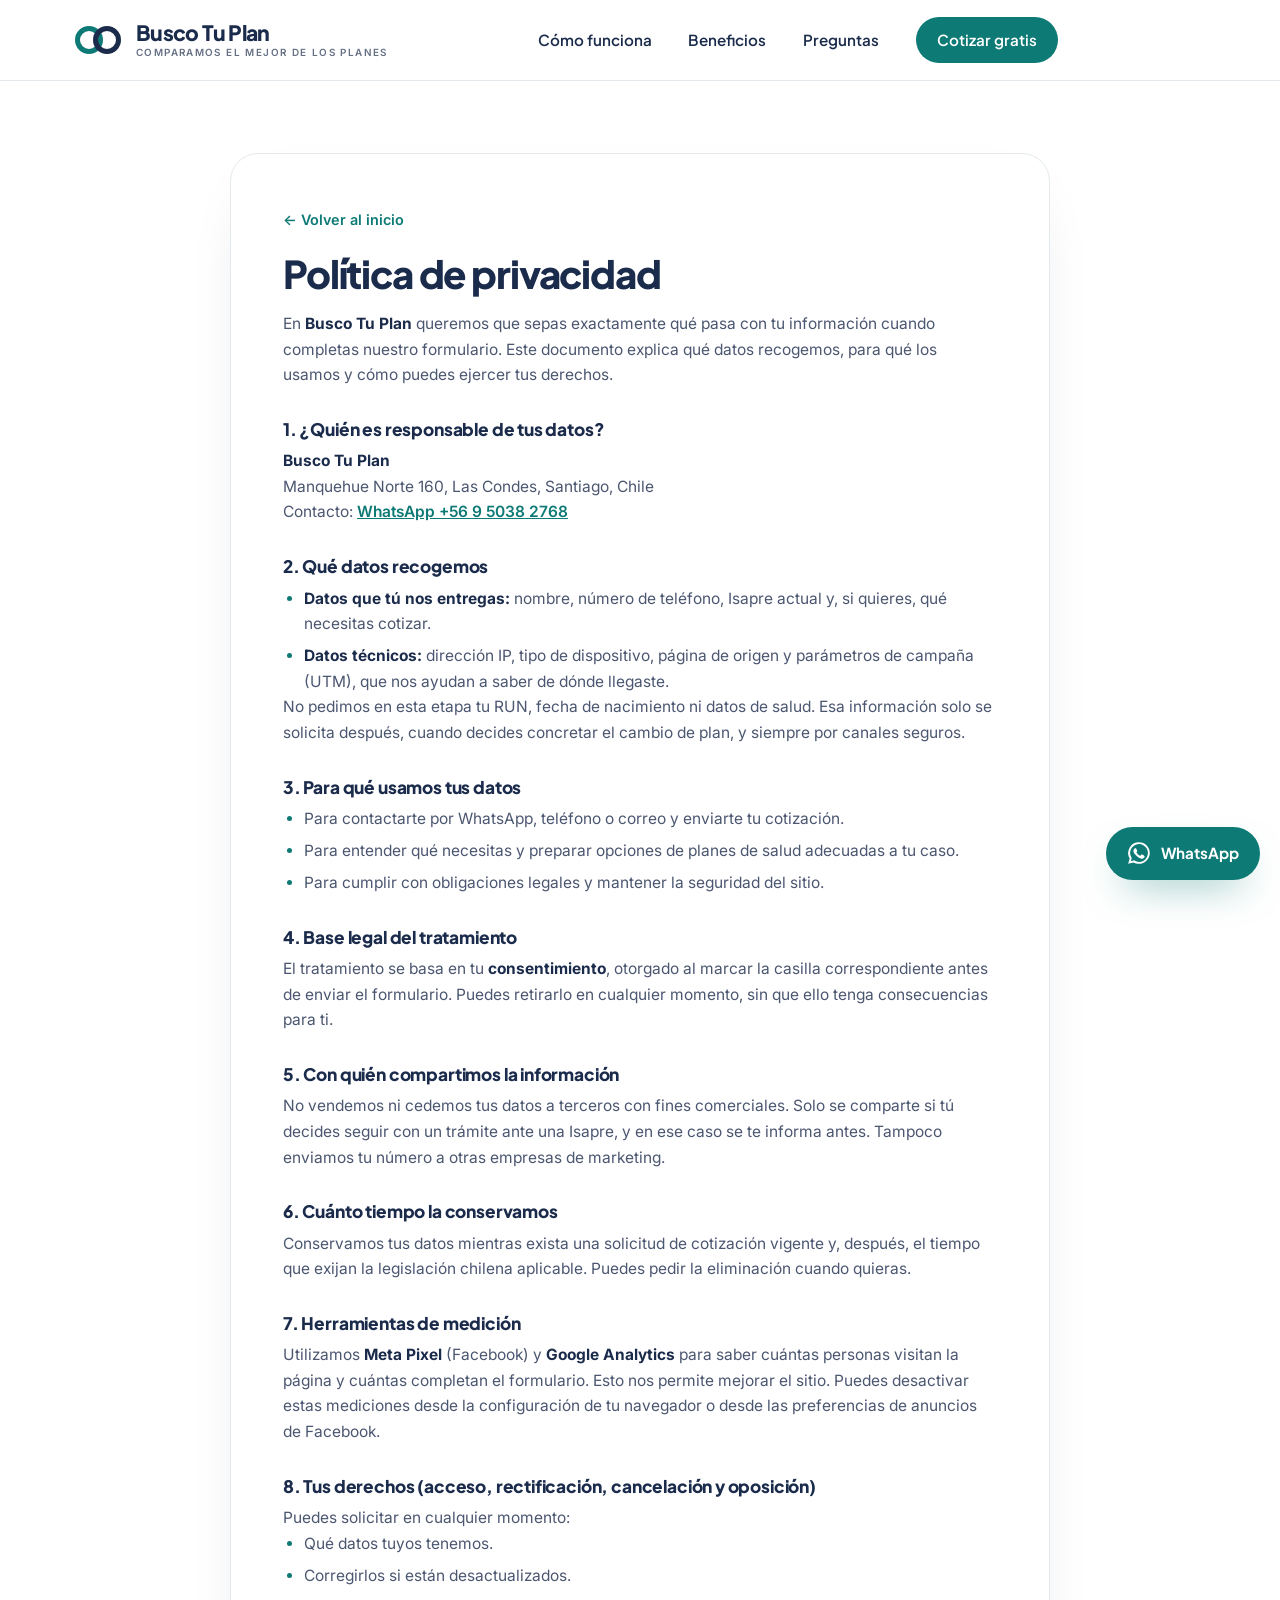
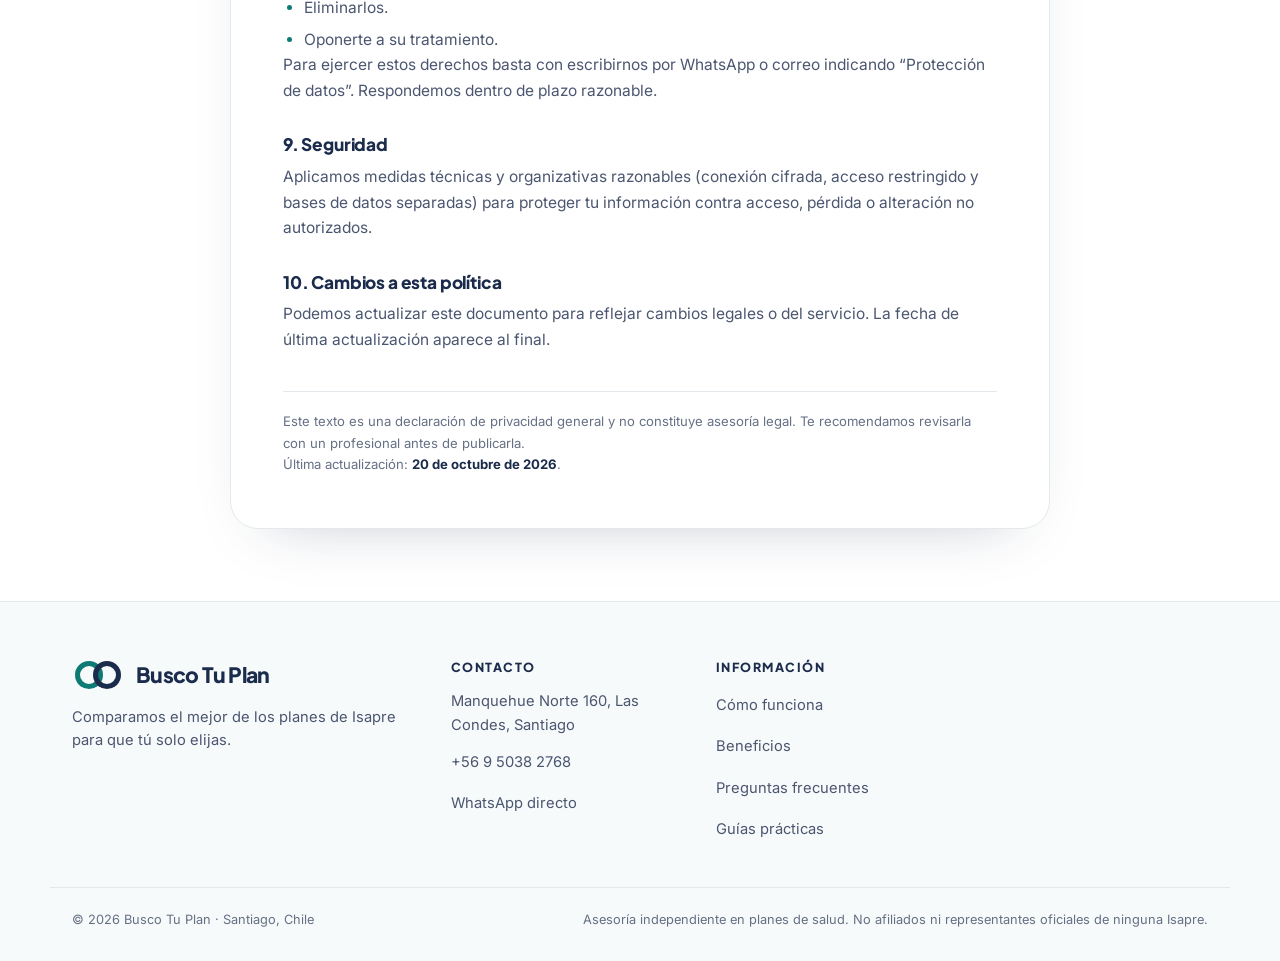
==== commit 1e0a0314: "Cambio de numero de WhatsApp a +56 9 5038 2768 en todo el sitio (HTML, guias, main.js, config.php, p" ====
--- a/privacidad.html
+++ b/privacidad.html
@@ -60,7 +60,7 @@
       <h2>1. ¿Quién es responsable de tus datos?</h2>
       <p><strong>Busco Tu Plan</strong><br>
         Manquehue Norte 160, Las Condes, Santiago, Chile<br>
-        Contacto: <a href="https://wa.me/56979041612" target="_blank" rel="noopener">WhatsApp +56 9 7904 1612</a></p>
+        Contacto: <a href="https://wa.me/56950382768" target="_blank" rel="noopener">WhatsApp +56 9 5038 2768</a></p>
 
       <h2>2. Qué datos recogemos</h2>
       <ul>
@@ -149,8 +149,8 @@
       <h3>Contacto</h3>
       <ul>
         <li>Manquehue Norte 160, Las Condes, Santiago</li>
-        <li><a href="tel:+56979041612">+56 9 7904 1612</a></li>
-        <li><a href="https://wa.me/56979041612" target="_blank" rel="noopener"
+        <li><a href="tel:+56950382768">+56 9 5038 2768</a></li>
+        <li><a href="https://wa.me/56950382768" target="_blank" rel="noopener"
                  data-wa="Hola, quiero cotizar mi plan de Isapre." data-wa-lugar="pie-privacidad">WhatsApp directo</a></li>
       </ul>
     </div>
@@ -173,12 +173,12 @@
   </div>
 </footer>
 
-<a class="wa-fab" href="https://wa.me/56979041612" target="_blank" rel="noopener"
+<a class="wa-fab" href="https://wa.me/56950382768" target="_blank" rel="noopener"
    data-wa="Hola, quiero cotizar mi plan de Isapre." data-wa-lugar="fab-privacidad" aria-label="Escríbenos por WhatsApp">
   <svg viewBox="0 0 24 24" width="26" height="26" aria-hidden="true"><path fill="currentColor" d="M12 2a10 10 0 0 0-8.6 15.1L2 22l5-1.3A10 10 0 1 0 12 2m0 18.2a8.2 8.2 0 0 1-4.2-1.2l-.3-.2-3 .8.8-2.9-.2-.3A8.2 8.2 0 1 1 12 20.2m4.6-6.1c-.3-.1-1.5-.7-1.7-.8s-.4-.1-.6.1-.7.8-.8 1-.3.2-.5.1a6.7 6.7 0 0 1-3.3-2.9c-.2-.4.2-.4.6-1.2.1-.2 0-.4 0-.5l-.8-1.8c-.2-.4-.4-.4-.6-.4h-.5a1 1 0 0 0-.7.3 2.9 2.9 0 0 0-.9 2.1 5 5 0 0 0 1.1 2.7 11.4 11.4 0 0 0 4.4 3.8c1.6.7 2.2.7 3 .6a2.6 2.6 0 0 0 1.7-1.2 2.1 2.1 0 0 0 .1-1.2c0-.1-.2-.2-.5-.3"/></svg>
   <span>WhatsApp</span>
 </a>
 
-<script src="assets/js/main.js?v=20261020g" defer></script>
+<script src="assets/js/main.js?v=20261030a" defer></script>
 </body>
 </html>
